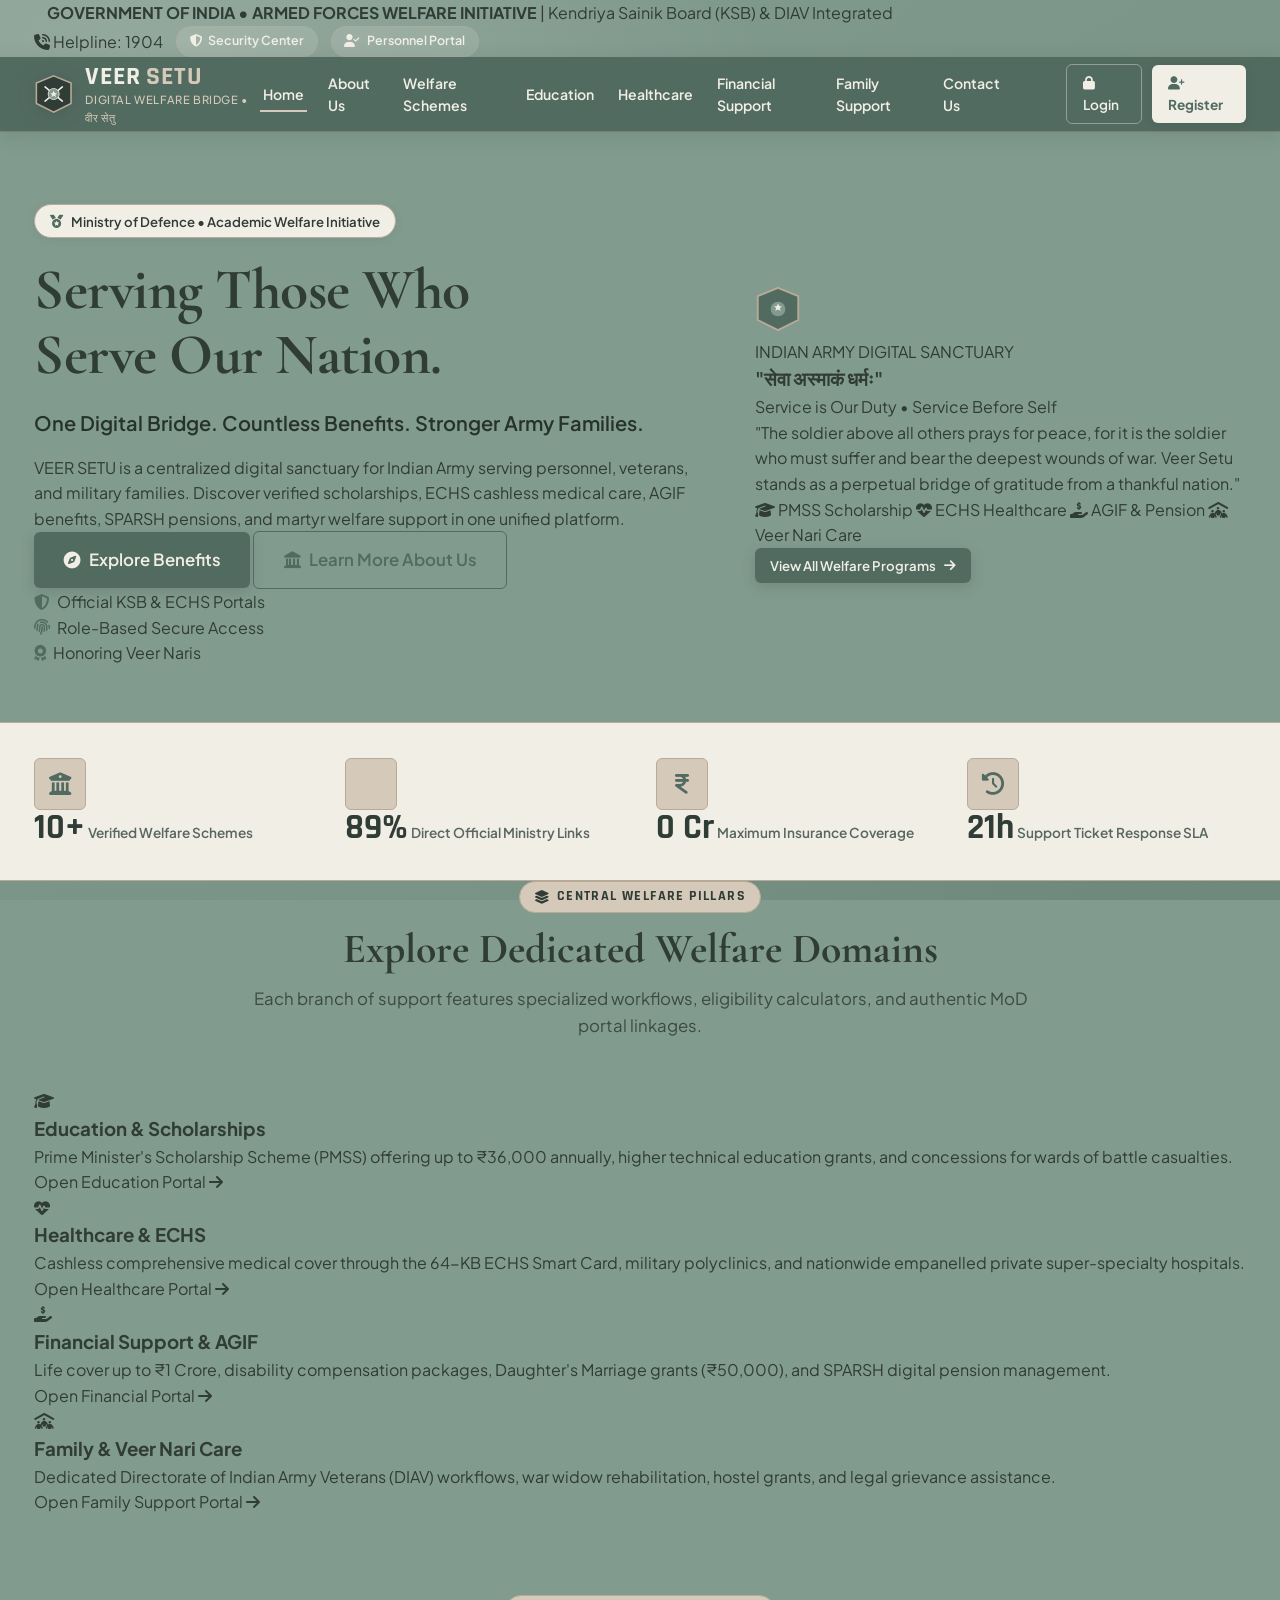
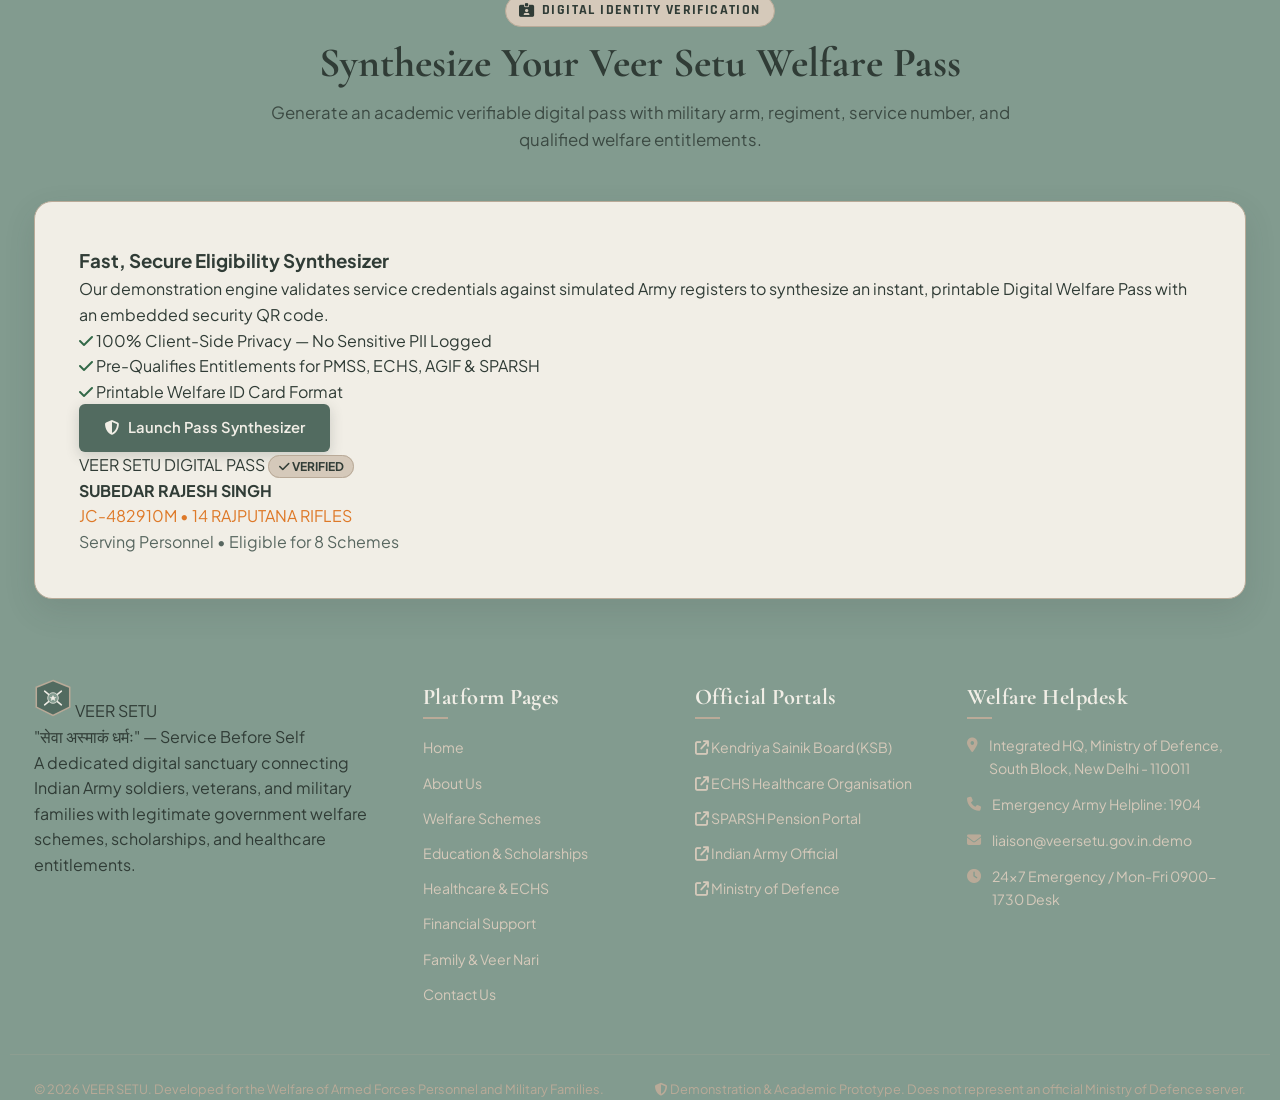
==== index.html @ 57cc898f "first commit" ====
<!DOCTYPE html>
<html lang="en">
<head>
  <meta charset="UTF-8">
  <meta name="viewport" content="width=device-width, initial-scale=1.0">
  <meta name="description" content="VEER SETU - A Digital Welfare & Support Platform for Indian Army Personnel and Their Families. Access government welfare schemes, scholarships, healthcare, and pensions.">
  <title>VEER SETU 🇮🇳 | Digital Welfare & Support Platform for Indian Army Personnel</title>

  <!-- Favicon -->
  <link rel="icon" type="image/svg+xml" href="assets/icons/favicon.svg">

  <!-- Google Fonts: Cormorant Garamond, Plus Jakarta Sans, Rajdhani -->
  <link rel="preconnect" href="https://fonts.googleapis.com">
  <link rel="preconnect" href="https://fonts.gstatic.com" crossorigin>
  <link href="https://fonts.googleapis.com/css2?family=Cormorant+Garamond:ital,wght@0,500;0,600;0,700;1,600&family=Plus+Jakarta+Sans:wght@400;500;600;700&family=Rajdhani:wght@600;700&display=swap" rel="stylesheet">

  <!-- Font Awesome 6 Pro Icons -->
  <link rel="stylesheet" href="https://cdnjs.cloudflare.com/ajax/libs/font-awesome/6.5.1/css/all.min.css">

  <!-- Core & Page Stylesheets -->
  <link rel="stylesheet" href="css/style.css">
  <link rel="stylesheet" href="css/transitions.css">
  <link rel="stylesheet" href="css/pages.css">
  <link rel="stylesheet" href="css/responsive.css">
</head>
<body class="theme-classic">

  <!-- ====================================================
       1. TOP NOTICE STRIP & QUICK ACTIONS
       ==================================================== -->
  <aside class="top-bar" aria-label="Official Notice Bar">
    <div class="container top-bar-container">
      <div class="top-bar-left">
        <span class="tricolor-badge" aria-hidden="true">
          <span class="bar-saffron"></span>
          <span class="bar-white"></span>
          <span class="bar-green"></span>
        </span>
        <span class="top-bar-text">
          <strong>GOVERNMENT OF INDIA • ARMED FORCES WELFARE INITIATIVE</strong> | Kendriya Sainik Board (KSB) & DIAV Integrated
        </span>
      </div>
      <div class="top-bar-right">
        <a href="tel:1904" class="top-bar-link" title="Emergency Army Welfare Helpline">
          <i class="fa-solid fa-phone-volume"></i> Helpline: 1904
        </a>
        <a href="admin-dashboard.html" class="auth-nav-pill" title="Security Command Center">
          <i class="fa-solid fa-shield-halved"></i> Security Center
        </a>
        <a href="login.html" class="auth-nav-pill">
          <i class="fa-solid fa-user-check"></i> Personnel Portal
        </a>
      </div>
    </div>
  </aside>

  <!-- ====================================================
       2. UNIFIED NAVIGATION BAR (Forest Grey #526B60)
       ==================================================== -->
  <header class="main-nav" id="main-navbar">
    <div class="container nav-container">
      
      <!-- Brand Logo & Motto -->
      <a href="index.html" class="nav-brand" aria-label="Veer Setu Home" data-transition="curtain">
        <svg class="brand-emblem-svg" viewBox="0 0 100 100" fill="none" xmlns="http://www.w3.org/2000/svg">
          <polygon points="50,4 94,22 94,74 50,96 6,74 6,22" fill="#303C36" stroke="#B9AA98" stroke-width="4"/>
          <path d="M28,32 L72,68 M72,32 L28,68" stroke="#F1EEE6" stroke-width="4" stroke-linecap="round"/>
          <circle cx="50" cy="50" r="14" fill="#829B8F" stroke="#F1EEE6" stroke-width="2"/>
          <polygon points="50,42 53,48 59,48 54,52 56,58 50,54 44,58 46,52 41,48 47,48" fill="#F1EEE6"/>
        </svg>
        <div class="brand-text">
          <span class="brand-name">VEER <span class="setu">SETU</span></span>
          <span class="brand-tagline">DIGITAL WELFARE BRIDGE • वीर सेतु</span>
        </div>
      </a>

      <!-- Desktop & Mobile Navigation Menu -->
      <nav class="nav-menu" id="nav-menu" aria-label="Main Navigation">
        <a href="index.html" class="nav-link active" data-transition="curtain">Home</a>
        <a href="about.html" class="nav-link" data-transition="curtain">About Us</a>
        <a href="schemes.html" class="nav-link" data-transition="reveal">Welfare Schemes</a>
        <a href="education.html" class="nav-link" data-transition="reveal">Education</a>
        <a href="healthcare.html" class="nav-link" data-transition="military">Healthcare</a>
        <a href="financial.html" class="nav-link" data-transition="curtain">Financial Support</a>
        <a href="family.html" class="nav-link" data-transition="military">Family Support</a>
        <a href="contact.html" class="nav-link" data-transition="reveal">Contact Us</a>
      </nav>

      <!-- Nav Action CTAs: Login & Register -->
      <div class="nav-actions">
        <a href="login.html" class="btn-nav-login" data-transition="military">
          <i class="fa-solid fa-lock"></i> Login
        </a>
        <a href="register.html" class="btn-nav-register" data-transition="curtain">
          <i class="fa-solid fa-user-plus"></i> Register
        </a>
        <button class="mobile-toggle" id="mobile-menu-toggle" aria-label="Toggle Navigation Menu">
          <i class="fa-solid fa-bars"></i>
        </button>
      </div>

    </div>
  </header>

  <main>
    <!-- ====================================================
         3. HERO SECTION - SERVING THOSE WHO SERVE OUR NATION
         ==================================================== -->
    <section class="hero-section" id="hero">
      <div class="container hero-grid">
        
        <!-- Hero Left Column -->
        <div class="hero-content-col vs-animate-entry vs-entry-fade-up">
          <span class="hero-pill">
            <i class="fa-solid fa-medal"></i> Ministry of Defence • Academic Welfare Initiative
          </span>

          <h1 class="hero-title">
            Serving Those Who <br>
            Serve Our Nation.
          </h1>

          <p class="hero-subtitle">
            One Digital Bridge. Countless Benefits. Stronger Army Families.
          </p>

          <p class="hero-body-text">
            VEER SETU is a centralized digital sanctuary for Indian Army serving personnel, veterans, and military families. Discover verified scholarships, ECHS cashless medical care, AGIF benefits, SPARSH pensions, and martyr welfare support in one unified platform.
          </p>

          <!-- Primary CTAs -->
          <div class="hero-actions-row">
            <a href="schemes.html" class="btn btn-forest btn-lg" data-transition="reveal">
              <i class="fa-solid fa-compass"></i> Explore Benefits
            </a>
            <a href="about.html" class="btn btn-outline-forest btn-lg" data-transition="curtain">
              <i class="fa-solid fa-landmark"></i> Learn More About Us
            </a>
          </div>

          <!-- Trust Badges -->
          <div class="hero-trust-row">
            <div class="trust-item">
              <i class="fa-solid fa-shield-halved text-forest"></i>
              <span>Official KSB & ECHS Portals</span>
            </div>
            <div class="trust-item">
              <i class="fa-solid fa-fingerprint text-forest"></i>
              <span>Role-Based Secure Access</span>
            </div>
            <div class="trust-item">
              <i class="fa-solid fa-award text-forest"></i>
              <span>Honoring Veer Naris</span>
            </div>
          </div>
        </div>

        <!-- Hero Right Column: Motivational Shield Card -->
        <div class="hero-visual-col vs-animate-entry vs-entry-zoom vs-delay-2">
          <div class="hero-card-featured">
            
            <div class="featured-card-header">
              <div class="card-crest">
                <svg viewBox="0 0 100 100" width="46" height="46">
                  <polygon points="50,4 94,22 94,74 50,96 6,74 6,22" fill="#526B60" stroke="#B9AA98" stroke-width="4"/>
                  <circle cx="50" cy="50" r="16" fill="#829B8F"/>
                  <polygon points="50,38 53,44 59,44 54,48 56,54 50,51 44,54 46,48 41,44 47,44" fill="#F1EEE6"/>
                </svg>
              </div>
              <div class="crest-details">
                <span class="card-kicker">INDIAN ARMY DIGITAL SANCTUARY</span>
                <h3 class="card-lead">"सेवा अस्माकं धर्मः"</h3>
                <span class="card-sub">Service is Our Duty • Service Before Self</span>
              </div>
            </div>

            <p class="featured-quote">
              "The soldier above all others prays for peace, for it is the soldier who must suffer and bear the deepest wounds of war. Veer Setu stands as a perpetual bridge of gratitude from a thankful nation."
            </p>

            <div class="featured-quick-links">
              <a href="education.html" class="quick-pill" data-transition="reveal">
                <i class="fa-solid fa-graduation-cap"></i> PMSS Scholarship
              </a>
              <a href="healthcare.html" class="quick-pill" data-transition="military">
                <i class="fa-solid fa-heart-pulse"></i> ECHS Healthcare
              </a>
              <a href="financial.html" class="quick-pill" data-transition="curtain">
                <i class="fa-solid fa-hand-holding-dollar"></i> AGIF & Pension
              </a>
              <a href="family.html" class="quick-pill" data-transition="military">
                <i class="fa-solid fa-people-roof"></i> Veer Nari Care
              </a>
            </div>

            <div class="featured-footer">
              <a href="schemes.html" class="btn btn-sm btn-forest" data-transition="reveal">
                View All Welfare Programs <i class="fa-solid fa-arrow-right"></i>
              </a>
            </div>

          </div>
        </div>

      </div>
    </section>

    <!-- ====================================================
         4. KEY STATISTICS STRIP
         ==================================================== -->
    <section class="stats-strip" id="stats-strip" aria-label="Key Platform Metrics">
      <div class="container">
        <div class="stats-grid">
          
          <div class="stat-card">
            <div class="stat-icon"><i class="fa-solid fa-building-columns"></i></div>
            <div class="stat-data">
              <span class="stat-counter-number" data-target="12" data-suffix="+">12+</span>
              <span class="stat-label">Verified Welfare Schemes</span>
            </div>
          </div>

          <div class="stat-card">
            <div class="stat-icon"><i class="fa-solid fa-shield-check"></i></div>
            <div class="stat-data">
              <span class="stat-counter-number" data-target="100" data-suffix="%">100%</span>
              <span class="stat-label">Direct Official Ministry Links</span>
            </div>
          </div>

          <div class="stat-card">
            <div class="stat-icon"><i class="fa-solid fa-indian-rupee-sign"></i></div>
            <div class="stat-data">
              <span class="stat-counter-number" data-target="1" data-suffix=" Cr">₹1 Cr</span>
              <span class="stat-label">Maximum Insurance Coverage</span>
            </div>
          </div>

          <div class="stat-card">
            <div class="stat-icon"><i class="fa-solid fa-clock-rotate-left"></i></div>
            <div class="stat-data">
              <span class="stat-counter-number" data-target="24" data-suffix="h">24h</span>
              <span class="stat-label">Support Ticket Response SLA</span>
            </div>
          </div>

        </div>
      </div>
    </section>

    <!-- ====================================================
         5. CORE SERVICES OVERVIEW - DEDICATED SECTIONS
         ==================================================== -->
    <section class="services-overview-section">
      <div class="container">
        
        <div class="section-header text-center">
          <span class="section-tag"><i class="fa-solid fa-layer-group"></i> Central Welfare Pillars</span>
          <h2 class="section-title">Explore Dedicated Welfare Domains</h2>
          <p class="section-desc">
            Each branch of support features specialized workflows, eligibility calculators, and authentic MoD portal linkages.
          </p>
        </div>

        <div class="overview-cards-grid">
          
          <!-- Card 1: Education -->
          <article class="service-card vs-animate-entry vs-entry-fade-up vs-delay-1">
            <div class="service-icon-box">
              <i class="fa-solid fa-graduation-cap"></i>
            </div>
            <h3 class="service-title">Education & Scholarships</h3>
            <p class="service-desc">
              Prime Minister's Scholarship Scheme (PMSS) offering up to ₹36,000 annually, higher technical education grants, and concessions for wards of battle casualties.
            </p>
            <a href="education.html" class="service-link" data-transition="reveal">
              Open Education Portal <i class="fa-solid fa-arrow-right"></i>
            </a>
          </article>

          <!-- Card 2: Healthcare -->
          <article class="service-card vs-animate-entry vs-entry-fade-up vs-delay-2">
            <div class="service-icon-box">
              <i class="fa-solid fa-heart-pulse"></i>
            </div>
            <h3 class="service-title">Healthcare & ECHS</h3>
            <p class="service-desc">
              Cashless comprehensive medical cover through the 64-KB ECHS Smart Card, military polyclinics, and nationwide empanelled private super-specialty hospitals.
            </p>
            <a href="healthcare.html" class="service-link" data-transition="military">
              Open Healthcare Portal <i class="fa-solid fa-arrow-right"></i>
            </a>
          </article>

          <!-- Card 3: Financial Support -->
          <article class="service-card vs-animate-entry vs-entry-fade-up vs-delay-3">
            <div class="service-icon-box">
              <i class="fa-solid fa-hand-holding-dollar"></i>
            </div>
            <h3 class="service-title">Financial Support & AGIF</h3>
            <p class="service-desc">
              Life cover up to ₹1 Crore, disability compensation packages, Daughter's Marriage grants (₹50,000), and SPARSH digital pension management.
            </p>
            <a href="financial.html" class="service-link" data-transition="curtain">
              Open Financial Portal <i class="fa-solid fa-arrow-right"></i>
            </a>
          </article>

          <!-- Card 4: Family Support -->
          <article class="service-card vs-animate-entry vs-entry-fade-up vs-delay-4">
            <div class="service-icon-box">
              <i class="fa-solid fa-people-roof"></i>
            </div>
            <h3 class="service-title">Family & Veer Nari Care</h3>
            <p class="service-desc">
              Dedicated Directorate of Indian Army Veterans (DIAV) workflows, war widow rehabilitation, hostel grants, and legal grievance assistance.
            </p>
            <a href="family.html" class="service-link" data-transition="military">
              Open Family Support Portal <i class="fa-solid fa-arrow-right"></i>
            </a>
          </article>

        </div>

      </div>
    </section>

    <!-- ====================================================
         6. DIGITAL WELFARE PASS GENERATOR PREVIEW
         ==================================================== -->
    <section class="verification-section" id="verify-preview">
      <div class="container">
        
        <div class="section-header text-center">
          <span class="section-tag"><i class="fa-solid fa-id-card-clip"></i> Digital Identity Verification</span>
          <h2 class="section-title">Synthesize Your Veer Setu Welfare Pass</h2>
          <p class="section-desc">
            Generate an academic verifiable digital pass with military arm, regiment, service number, and qualified welfare entitlements.
          </p>
        </div>

        <div class="verification-card-box">
          <div class="verification-intro-flex">
            <div class="intro-left">
              <h3>Fast, Secure Eligibility Synthesizer</h3>
              <p>
                Our demonstration engine validates service credentials against simulated Army registers to synthesize an instant, printable Digital Welfare Pass with an embedded security QR code.
              </p>
              <ul class="checklist-items">
                <li><i class="fa-solid fa-check text-green"></i> 100% Client-Side Privacy — No Sensitive PII Logged</li>
                <li><i class="fa-solid fa-check text-green"></i> Pre-Qualifies Entitlements for PMSS, ECHS, AGIF & SPARSH</li>
                <li><i class="fa-solid fa-check text-green"></i> Printable Welfare ID Card Format</li>
              </ul>
              <div class="mt-4">
                <a href="schemes.html#verify-pass" class="btn btn-forest" data-transition="reveal">
                  <i class="fa-solid fa-shield-halved"></i> Launch Pass Synthesizer
                </a>
              </div>
            </div>
            <div class="intro-right">
              <div class="mini-pass-preview">
                <div class="mini-header">
                  <span>VEER SETU DIGITAL PASS</span>
                  <span class="badge-verified"><i class="fa-solid fa-check"></i> VERIFIED</span>
                </div>
                <div class="mini-body">
                  <strong>SUBEDAR RAJESH SINGH</strong>
                  <p class="text-saffron">JC-482910M • 14 RAJPUTANA RIFLES</p>
                  <p class="text-muted">Serving Personnel • Eligible for 8 Schemes</p>
                </div>
              </div>
            </div>
          </div>
        </div>

      </div>
    </section>

  </main>

  <!-- ====================================================
       7. GLOBAL FOOTER (Deep Charcoal Green #303C36)
       ==================================================== -->
  <footer class="main-footer">
    <div class="container footer-grid">
      
      <!-- Footer Col 1: About Platform -->
      <div class="footer-col footer-brand-col">
        <div class="footer-brand">
          <svg viewBox="0 0 100 100" width="38" height="38" fill="none">
            <polygon points="50,4 94,22 94,74 50,96 6,74 6,22" fill="#526B60" stroke="#B9AA98" stroke-width="4"/>
            <path d="M28,32 L72,68 M72,32 L28,68" stroke="#F1EEE6" stroke-width="4" stroke-linecap="round"/>
            <circle cx="50" cy="50" r="14" fill="#829B8F" stroke="#F1EEE6" stroke-width="2"/>
            <polygon points="50,42 53,48 59,48 54,52 56,58 50,54 44,58 46,52 41,48 47,48" fill="#F1EEE6"/>
          </svg>
          <span class="footer-brand-title">VEER <span class="setu">SETU</span></span>
        </div>
        <p class="footer-motto-sanskrit">"सेवा अस्माकं धर्मः" — Service Before Self</p>
        <p class="footer-desc">
          A dedicated digital sanctuary connecting Indian Army soldiers, veterans, and military families with legitimate government welfare schemes, scholarships, and healthcare entitlements.
        </p>
        <div class="footer-tricolor-accent">
          <span class="accent-saffron"></span>
          <span class="accent-white"></span>
          <span class="accent-green"></span>
        </div>
      </div>

      <!-- Footer Col 2: Navigation Links -->
      <div class="footer-col">
        <h4 class="footer-heading">Platform Pages</h4>
        <ul class="footer-links">
          <li><a href="index.html" data-transition="curtain">Home</a></li>
          <li><a href="about.html" data-transition="curtain">About Us</a></li>
          <li><a href="schemes.html" data-transition="reveal">Welfare Schemes</a></li>
          <li><a href="education.html" data-transition="reveal">Education & Scholarships</a></li>
          <li><a href="healthcare.html" data-transition="military">Healthcare & ECHS</a></li>
          <li><a href="financial.html" data-transition="curtain">Financial Support</a></li>
          <li><a href="family.html" data-transition="military">Family & Veer Nari</a></li>
          <li><a href="contact.html" data-transition="reveal">Contact Us</a></li>
        </ul>
      </div>

      <!-- Footer Col 3: Official Portals -->
      <div class="footer-col">
        <h4 class="footer-heading">Official Portals</h4>
        <ul class="footer-links">
          <li><a href="https://ksb.gov.in" target="_blank" rel="noopener noreferrer"><i class="fa-solid fa-arrow-up-right-from-square"></i> Kendriya Sainik Board (KSB)</a></li>
          <li><a href="https://echs.gov.in" target="_blank" rel="noopener noreferrer"><i class="fa-solid fa-arrow-up-right-from-square"></i> ECHS Healthcare Organisation</a></li>
          <li><a href="https://sparsh.defencepension.gov.in" target="_blank" rel="noopener noreferrer"><i class="fa-solid fa-arrow-up-right-from-square"></i> SPARSH Pension Portal</a></li>
          <li><a href="https://indianarmy.nic.in" target="_blank" rel="noopener noreferrer"><i class="fa-solid fa-arrow-up-right-from-square"></i> Indian Army Official</a></li>
          <li><a href="https://mod.gov.in" target="_blank" rel="noopener noreferrer"><i class="fa-solid fa-arrow-up-right-from-square"></i> Ministry of Defence</a></li>
        </ul>
      </div>

      <!-- Footer Col 4: Liaison Support -->
      <div class="footer-col">
        <h4 class="footer-heading">Welfare Helpdesk</h4>
        <ul class="footer-contact-list">
          <li><i class="fa-solid fa-location-dot"></i> Integrated HQ, Ministry of Defence, South Block, New Delhi - 110011</li>
          <li><i class="fa-solid fa-phone"></i> Emergency Army Helpline: 1904</li>
          <li><i class="fa-solid fa-envelope"></i> liaison@veersetu.gov.in.demo</li>
          <li><i class="fa-solid fa-clock"></i> 24x7 Emergency / Mon-Fri 0900-1730 Desk</li>
        </ul>
      </div>

    </div>

    <!-- Bottom Copyright -->
    <div class="container footer-bottom-bar">
      <p class="footer-copyright">
        © 2026 VEER SETU. Developed for the Welfare of Armed Forces Personnel and Military Families.
      </p>
      <p class="footer-disclaimer-note">
        <i class="fa-solid fa-shield-halved"></i> Demonstration & Academic Prototype. Does not represent an official Ministry of Defence server.
      </p>
    </div>
  </footer>

  <!-- JavaScript Modules -->
  <script src="js/navigation.js"></script>
  <script src="js/transitions.js"></script>
  <script src="js/animations.js"></script>
  <script src="js/script.js"></script>
</body>
</html>
---- css/style.css ----
/* ====================================================
   VEER SETU 🇮🇳 - Complete Classic Theme Stylesheet
   Design Paradigm: Natural, Calm, Luxurious & Timeless
   Exact Official Colour Palette:
   - Sage Green: #829B8F (Main Website Background)
   - Forest Grey: #526B60 (Navigation Bar, Buttons, Accents)
   - Warm Ivory: #F1EEE6 (Content Cards & Modal Canvas)
   - Warm Beige: #B9AA98 (Borders, Dividers, Neutral Lines)
   - Soft Sand: #D5C9BA (Input Fields, Badges, Secondary Pills)
   - Deep Charcoal Green: #303C36 (Headings, Text, Footer, Hovers)
   ==================================================== */

@import url('https://fonts.googleapis.com/css2?family=Cormorant+Garamond:ital,wght@0,500;0,600;0,700;1,500;1,600&family=Plus+Jakarta+Sans:wght@300;400;500;600;700;800&family=Rajdhani:wght@500;600;700;800&display=swap');

/* --- Root Design Tokens --- */
:root {
  --sage-green: #829B8F;
  --forest-grey: #526B60;
  --warm-ivory: #F1EEE6;
  --warm-beige: #B9AA98;
  --soft-sand: #D5C9BA;
  --deep-charcoal: #303C36;

  /* Semantic Theme Mappings */
  --bg-primary: var(--sage-green);
  --bg-nav: var(--forest-grey);
  --bg-card: var(--warm-ivory);
  --bg-card-hover: #F8F6F2;
  --bg-card-inner: #EAE4D9;
  --bg-input: var(--soft-sand);
  --bg-input-focus: #DDD4C7;
  --bg-footer: var(--deep-charcoal);

  --text-primary: var(--deep-charcoal);
  --text-muted: #586760;
  --text-light: #7E8D86;
  --text-ivory: var(--warm-ivory);

  --border-color: var(--warm-beige);
  --border-subtle: rgba(185, 170, 152, 0.45);
  --border-focus: var(--forest-grey);

  /* Subtle National Accents (Refined & Classic, Non-Neon) */
  --saffron-subtle: #DE7928;
  --green-subtle: #316847;

  /* Elevation Shadows (Soft, Natural, Matte) */
  --shadow-sm: 0 2px 8px rgba(48, 60, 54, 0.08);
  --shadow-md: 0 8px 24px rgba(48, 60, 54, 0.12);
  --shadow-lg: 0 18px 40px rgba(48, 60, 54, 0.16);
  --shadow-card: 0 12px 32px rgba(48, 60, 54, 0.12);

  /* Typography */
  --font-serif: 'Cormorant Garamond', Georgia, serif;
  --font-sans: 'Plus Jakarta Sans', -apple-system, BlinkMacSystemFont, sans-serif;
  --font-military: 'Rajdhani', sans-serif;

  /* Radii */
  --radius-sm: 6px;
  --radius-md: 12px;
  --radius-lg: 18px;
  --radius-pill: 9999px;

  /* Transitions */
  --transition-fast: 0.2s cubic-bezier(0.4, 0, 0.2, 1);
  --transition-normal: 0.3s cubic-bezier(0.4, 0, 0.2, 1);
}

/* --- Base & Reset --- */
*, *::before, *::after {
  box-sizing: border-box;
  margin: 0;
  padding: 0;
}

html {
  scroll-behavior: smooth;
  font-size: 16px;
}

body {
  font-family: var(--font-sans);
  background-color: var(--sage-green);
  color: var(--text-primary);
  line-height: 1.6;
  overflow-x: hidden;
  /* Natural linen depth */
  background-image: 
    radial-gradient(circle at 10% 10%, rgba(241, 238, 230, 0.18) 0%, transparent 45%),
    radial-gradient(circle at 90% 85%, rgba(82, 107, 96, 0.25) 0%, transparent 50%),
    linear-gradient(150deg, #829B8F 0%, #769084 100%);
  background-attachment: fixed;
}

a {
  color: inherit;
  text-decoration: none;
  transition: var(--transition-fast);
}

button {
  font-family: inherit;
  cursor: pointer;
  border: none;
  background: none;
  transition: var(--transition-fast);
}

img {
  max-width: 100%;
  height: auto;
  display: block;
}

ul {
  list-style: none;
}

.container {
  width: 100%;
  max-width: 1260px;
  margin: 0 auto;
  padding: 0 1.5rem;
}

.hidden {
  display: none !important;
}

/* Utility Colors */
.text-forest { color: var(--forest-grey) !important; }
.text-charcoal { color: var(--deep-charcoal) !important; }
.text-saffron { color: var(--saffron-subtle) !important; }
.text-green { color: var(--green-subtle) !important; }
.text-muted { color: var(--text-muted) !important; }
.mt-3 { margin-top: 1rem; }

/* Subtle National Line Accent */
.national-accent-strip {
  height: 3px;
  width: 100%;
  background: linear-gradient(90deg, 
    var(--saffron-subtle) 0%, 
    var(--saffron-subtle) 33.3%, 
    var(--warm-ivory) 33.3%, 
    var(--warm-ivory) 66.6%, 
    var(--green-subtle) 66.6%, 
    var(--green-subtle) 100%
  );
  position: relative;
  z-index: 1001;
}

/* ====================================================
   TOP HELPLINE BAR (Forest Grey Darker Shade)
   ==================================================== */
.top-helpline-bar {
  background-color: #42574E;
  border-bottom: 1px solid rgba(185, 170, 152, 0.3);
  font-size: 0.825rem;
  padding: 0.45rem 0;
  color: var(--warm-ivory);
}

.top-bar-inner {
  display: flex;
  justify-content: space-between;
  align-items: center;
  gap: 1rem;
}

.top-bar-left {
  display: flex;
  align-items: center;
  gap: 0.8rem;
  overflow: hidden;
  white-space: nowrap;
}

.helpline-badge {
  background: var(--soft-sand);
  color: var(--deep-charcoal);
  font-weight: 700;
  font-size: 0.72rem;
  padding: 0.2rem 0.6rem;
  border-radius: var(--radius-sm);
  display: inline-flex;
  align-items: center;
  gap: 0.35rem;
  text-transform: uppercase;
  letter-spacing: 0.5px;
}

.ticker-strip {
  display: flex;
  gap: 1.5rem;
  font-size: 0.8rem;
}

.ticker-item {
  display: inline-flex;
  align-items: center;
  gap: 0.4rem;
}

.ticker-tel {
  color: var(--warm-ivory);
  font-weight: 600;
}

.ticker-tel:hover {
  color: var(--soft-sand);
  text-decoration: underline;
}

.top-bar-right {
  display: flex;
  align-items: center;
  gap: 0.8rem;
  flex-shrink: 0;
}

.auth-nav-pill {
  background: rgba(241, 238, 230, 0.15);
  border: 1px solid rgba(185, 170, 152, 0.4);
  color: var(--warm-ivory);
  font-size: 0.78rem;
  font-weight: 600;
  padding: 0.3rem 0.8rem;
  border-radius: var(--radius-pill);
  display: inline-flex;
  align-items: center;
  gap: 0.4rem;
}

.auth-nav-pill:hover {
  background: var(--warm-ivory);
  color: var(--forest-grey);
}

/* ====================================================
   MAIN NAVIGATION BAR (Forest Grey #526B60)
   ==================================================== */
.main-nav {
  position: sticky;
  top: 0;
  z-index: 1000;
  background-color: var(--forest-grey);
  border-bottom: 1px solid rgba(185, 170, 152, 0.35);
  box-shadow: 0 4px 18px rgba(48, 60, 54, 0.15);
  transition: var(--transition-normal);
}

.main-nav.scrolled {
  background-color: #4A6157;
  padding-top: 0.15rem;
  padding-bottom: 0.15rem;
}

.nav-container {
  display: flex;
  justify-content: space-between;
  align-items: center;
  height: 74px;
}

/* Brand Logo */
.nav-brand {
  display: flex;
  align-items: center;
  gap: 0.75rem;
}

.brand-emblem-svg {
  width: 44px;
  height: 44px;
  filter: drop-shadow(0 2px 8px rgba(48, 60, 54, 0.25));
}

.brand-text {
  display: flex;
  flex-direction: column;
}

.brand-name {
  font-family: var(--font-military);
  font-size: 1.65rem;
  font-weight: 800;
  letter-spacing: 1px;
  color: var(--warm-ivory);
  line-height: 1.1;
  display: flex;
  align-items: center;
  gap: 0.3rem;
}

.brand-name .setu {
  color: var(--soft-sand);
}

.brand-tagline {
  font-size: 0.7rem;
  color: var(--soft-sand);
  letter-spacing: 0.6px;
  font-weight: 500;
}

/* Desktop Nav Menu */
.nav-menu {
  display: flex;
  align-items: center;
  gap: 1.1rem;
}

.nav-link {
  font-size: 0.88rem;
  font-weight: 600;
  color: var(--warm-ivory);
  position: relative;
  padding: 0.4rem 0.2rem;
  transition: var(--transition-fast);
}

.nav-link::after {
  content: '';
  position: absolute;
  bottom: 0;
  left: 0;
  width: 0%;
  height: 2px;
  background-color: var(--soft-sand);
  transition: var(--transition-fast);
}

.nav-link:hover, .nav-link.active {
  color: var(--warm-ivory);
}

.nav-link:hover::after, .nav-link.active::after {
  width: 100%;
}

.nav-actions {
  display: flex;
  align-items: center;
  gap: 0.6rem;
}

.btn-nav-login {
  background: transparent;
  border: 1px solid rgba(241, 238, 230, 0.4);
  color: var(--warm-ivory);
  padding: 0.45rem 1rem;
  border-radius: var(--radius-sm);
  font-size: 0.85rem;
  font-weight: 600;
}

.btn-nav-login:hover {
  background: var(--warm-ivory);
  color: var(--forest-grey);
}

.btn-nav-register {
  background: var(--warm-ivory);
  color: var(--forest-grey);
  padding: 0.45rem 1rem;
  border-radius: var(--radius-sm);
  font-size: 0.85rem;
  font-weight: 700;
  box-shadow: 0 2px 8px rgba(48, 60, 54, 0.15);
}

.btn-nav-register:hover {
  background: #EAE4D9;
  color: var(--deep-charcoal);
  transform: translateY(-1px);
}

.mobile-toggle {
  display: none;
  font-size: 1.4rem;
  color: var(--warm-ivory);
  padding: 0.5rem;
}

/* ====================================================
   BUTTONS (Forest Grey #526B60, Hover: Deep Charcoal Green #303C36)
   ==================================================== */
.btn {
  display: inline-flex;
  align-items: center;
  justify-content: center;
  gap: 0.5rem;
  font-weight: 600;
  font-size: 0.925rem;
  padding: 0.75rem 1.6rem;
  border-radius: var(--radius-sm);
  transition: background-color var(--transition-fast), transform var(--transition-fast), box-shadow var(--transition-fast);
  cursor: pointer;
  white-space: nowrap;
}

.btn-sm {
  font-size: 0.825rem;
  padding: 0.45rem 0.95rem;
  border-radius: var(--radius-sm);
}

.btn-lg {
  font-size: 1.05rem;
  padding: 0.9rem 1.85rem;
  border-radius: var(--radius-sm);
}

/* Primary Button: Forest Grey -> Deep Charcoal Green */
.btn-forest {
  background-color: var(--forest-grey);
  color: var(--warm-ivory);
  box-shadow: 0 4px 14px rgba(48, 60, 54, 0.2);
}

.btn-forest:hover {
  background-color: var(--deep-charcoal);
  color: var(--warm-ivory);
  transform: translateY(-2px);
  box-shadow: 0 6px 20px rgba(48, 60, 54, 0.28);
}

.btn-forest:active {
  transform: translateY(0);
}

/* Outline Light Button */
.btn-outline-ivory {
  border: 1px solid var(--warm-beige);
  color: var(--deep-charcoal);
  background-color: rgba(241, 238, 230, 0.5);
}

.btn-outline-ivory:hover {
  background-color: var(--warm-ivory);
  color: var(--deep-charcoal);
  border-color: var(--deep-charcoal);
  transform: translateY(-2px);
}

/* Outline Forest */
.btn-outline-forest {
  border: 1px solid var(--forest-grey);
  color: var(--forest-grey);
  background: transparent;
}

.btn-outline-forest:hover {
  background-color: var(--forest-grey);
  color: var(--warm-ivory);
}

/* ====================================================
   SECTION HEADERS
   ==================================================== */
.section-header {
  text-align: center;
  max-width: 780px;
  margin: 0 auto 3rem auto;
}

.section-tag {
  display: inline-flex;
  align-items: center;
  gap: 0.4rem;
  font-family: var(--font-military);
  font-size: 0.85rem;
  font-weight: 700;
  text-transform: uppercase;
  letter-spacing: 1.4px;
  color: var(--deep-charcoal);
  background: var(--soft-sand);
  padding: 0.25rem 0.85rem;
  border-radius: var(--radius-pill);
  border: 1px solid var(--warm-beige);
  margin-bottom: 0.75rem;
}

.section-title {
  font-family: var(--font-serif);
  font-size: 2.6rem;
  font-weight: 700;
  line-height: 1.18;
  color: var(--deep-charcoal);
  margin-bottom: 0.75rem;
}

.section-desc {
  font-size: 1.05rem;
  color: var(--deep-charcoal);
  opacity: 0.85;
}

/* ====================================================
   HERO SECTION (Warm Ivory Canvas on Sage Green)
   ==================================================== */
.hero-section {
  position: relative;
  padding: 4.5rem 0 3.5rem 0;
  background-color: var(--sage-green);
  border-bottom: 1px solid var(--warm-beige);
}

.hero-grid {
  display: grid;
  grid-template-columns: 1.15fr 0.85fr;
  align-items: center;
  gap: 3.5rem;
}

.hero-pill {
  display: inline-flex;
  align-items: center;
  gap: 0.5rem;
  background: var(--warm-ivory);
  border: 1px solid var(--warm-beige);
  padding: 0.35rem 0.95rem;
  border-radius: var(--radius-pill);
  font-size: 0.825rem;
  color: var(--deep-charcoal);
  font-weight: 600;
  box-shadow: var(--shadow-sm);
  margin-bottom: 1.25rem;
}

.hero-pill i {
  color: var(--forest-grey);
}

.hero-title {
  font-family: var(--font-serif);
  font-size: 3.6rem;
  font-weight: 700;
  line-height: 1.12;
  color: var(--deep-charcoal);
  margin-bottom: 1.2rem;
  letter-spacing: -0.5px;
}

.hero-subtitle {
  font-size: 1.25rem;
  font-weight: 600;
  color: #26332D;
  margin-bottom: 1rem;
}

.hero-text {
  font-size: 1.02rem;
  color: var(--deep-charcoal);
  line-height: 1.65;
  margin-bottom: 2.2rem;
  max-width: 580px;
  opacity: 0.9;
}

.hero-actions {
  display: flex;
  flex-wrap: wrap;
  gap: 1rem;
  margin-bottom: 2.5rem;
}

.hero-trust-ribbon {
  display: flex;
  flex-wrap: wrap;
  align-items: center;
  gap: 1.5rem;
  padding-top: 1.5rem;
  border-top: 1px solid rgba(185, 170, 152, 0.4);
  font-size: 0.85rem;
  color: var(--deep-charcoal);
  font-weight: 600;
}

.trust-item {
  display: flex;
  align-items: center;
  gap: 0.45rem;
}

.trust-item i {
  color: var(--forest-grey);
}

/* Hero Right: Warm Ivory Visual Card */
.hero-visual-card {
  background-color: var(--warm-ivory);
  border: 1px solid var(--warm-beige);
  border-radius: var(--radius-lg);
  padding: 2.25rem;
  box-shadow: var(--shadow-card);
  position: relative;
}

.hero-visual-header {
  display: flex;
  align-items: center;
  justify-content: space-between;
  border-bottom: 1px solid var(--warm-beige);
  padding-bottom: 1rem;
  margin-bottom: 1.5rem;
}

.radar-status {
  display: flex;
  align-items: center;
  gap: 0.5rem;
  font-size: 0.78rem;
  font-family: var(--font-military);
  letter-spacing: 1px;
  font-weight: 700;
  color: var(--deep-charcoal);
}

.radar-ping {
  width: 9px;
  height: 9px;
  background-color: var(--green-subtle);
  border-radius: 50%;
  box-shadow: 0 0 6px var(--green-subtle);
}

.badge-verified {
  background: var(--soft-sand);
  color: var(--deep-charcoal);
  font-size: 0.75rem;
  font-weight: 700;
  padding: 0.2rem 0.6rem;
  border-radius: var(--radius-pill);
  border: 1px solid var(--warm-beige);
}

.army-crest-art {
  display: flex;
  justify-content: center;
  margin-bottom: 1.5rem;
}

.crest-svg {
  width: 105px;
  height: 105px;
  filter: drop-shadow(0 4px 12px rgba(48, 60, 54, 0.15));
}

.visual-data-grid {
  display: grid;
  grid-template-columns: repeat(2, 1fr);
  gap: 1rem;
  margin-bottom: 1.5rem;
}

.data-cell {
  background: var(--soft-sand);
  border: 1px solid var(--warm-beige);
  border-radius: var(--radius-sm);
  padding: 0.75rem;
}

.data-cell label {
  display: block;
  font-size: 0.72rem;
  color: var(--text-muted);
  text-transform: uppercase;
  letter-spacing: 0.5px;
  font-weight: 600;
}

.data-cell strong {
  font-size: 0.95rem;
  color: var(--deep-charcoal);
  font-weight: 700;
}

/* Quick Scheme Finder Mini Widget */
.hero-quick-widget {
  background: #EAE4D9;
  border: 1px dashed var(--warm-beige);
  border-radius: var(--radius-md);
  padding: 1.1rem;
}

.widget-label {
  display: block;
  font-size: 0.8rem;
  font-weight: 700;
  text-transform: uppercase;
  color: var(--deep-charcoal);
  margin-bottom: 0.5rem;
  letter-spacing: 0.5px;
}

.widget-inputs {
  display: flex;
  flex-direction: column;
  gap: 0.65rem;
}

.classic-form-select, .classic-form-input {
  width: 100%;
  background: var(--soft-sand);
  border: 1px solid var(--warm-beige);
  color: var(--deep-charcoal);
  padding: 0.65rem 0.85rem;
  border-radius: var(--radius-sm);
  font-size: 0.875rem;
  outline: none;
  font-family: var(--font-sans);
  transition: var(--transition-fast);
}

.classic-form-select:focus, .classic-form-input:focus {
  background: #DDD4C7;
  border-color: var(--forest-grey);
}

/* ====================================================
   STATS COUNTERS STRIP
   ==================================================== */
.stats-strip {
  background-color: var(--warm-ivory);
  border-bottom: 1px solid var(--warm-beige);
  padding: 2.2rem 0;
}

.stats-grid {
  display: grid;
  grid-template-columns: repeat(4, 1fr);
  gap: 2rem;
}

.stat-item {
  display: flex;
  align-items: center;
  gap: 1rem;
  border-right: 1px solid var(--warm-beige);
  padding-right: 1.5rem;
}

.stat-item:last-child {
  border-right: none;
}

.stat-icon {
  width: 52px;
  height: 52px;
  border-radius: var(--radius-sm);
  background: var(--soft-sand);
  border: 1px solid var(--warm-beige);
  display: flex;
  align-items: center;
  justify-content: center;
  font-size: 1.4rem;
  color: var(--forest-grey);
  flex-shrink: 0;
}

.stat-content {
  display: flex;
  flex-direction: column;
}

.stat-counter-number {
  font-family: var(--font-military);
  font-size: 2.2rem;
  font-weight: 800;
  line-height: 1;
  color: var(--deep-charcoal);
}

.stat-label {
  font-size: 0.85rem;
  color: var(--text-muted);
  font-weight: 600;
  margin-top: 0.2rem;
}

/* ====================================================
   ABOUT VEER SETU SECTION
   ==================================================== */
.about-section {
  padding: 5rem 0;
  background-color: var(--sage-green);
}

.about-grid {
  display: grid;
  grid-template-columns: 1fr 1fr;
  align-items: center;
  gap: 3.5rem;
}

.about-lead {
  font-size: 1.18rem;
  font-weight: 600;
  color: var(--deep-charcoal);
  margin-bottom: 1rem;
  line-height: 1.5;
}

.about-body p {
  color: var(--deep-charcoal);
  opacity: 0.9;
  margin-bottom: 1rem;
}

.pillars-grid {
  display: grid;
  grid-template-columns: repeat(2, 1fr);
  gap: 1.25rem;
  margin-top: 2rem;
}

.pillar-card {
  background: var(--warm-ivory);
  border: 1px solid var(--warm-beige);
  border-radius: var(--radius-md);
  padding: 1.35rem;
  box-shadow: var(--shadow-sm);
  transition: transform var(--transition-fast);
}

.pillar-card:hover {
  transform: translateY(-3px);
  box-shadow: var(--shadow-md);
}

.pillar-icon {
  width: 42px;
  height: 42px;
  border-radius: var(--radius-sm);
  background: var(--soft-sand);
  color: var(--forest-grey);
  display: flex;
  align-items: center;
  justify-content: center;
  font-size: 1.25rem;
  margin-bottom: 0.75rem;
}

.pillar-title {
  font-family: var(--font-serif);
  font-size: 1.35rem;
  font-weight: 700;
  color: var(--deep-charcoal);
  margin-bottom: 0.3rem;
}

.pillar-desc {
  font-size: 0.85rem;
  color: var(--text-muted);
  line-height: 1.5;
}

/* Sanskrit Military Motto Card */
.motto-banner-card {
  background: var(--warm-ivory);
  border: 1px solid var(--warm-beige);
  border-radius: var(--radius-lg);
  padding: 2.75rem 2.25rem;
  box-shadow: var(--shadow-card);
  text-align: center;
  position: relative;
}

.sanskrit-motto {
  font-family: var(--font-serif);
  font-size: 2.35rem;
  font-weight: 700;
  color: var(--deep-charcoal);
  margin-bottom: 0.4rem;
  letter-spacing: 1px;
}

.motto-english {
  font-size: 1.05rem;
  font-weight: 600;
  color: var(--forest-grey);
  margin-bottom: 1.5rem;
}

.motto-desc {
  font-size: 0.95rem;
  color: var(--deep-charcoal);
  line-height: 1.65;
  opacity: 0.9;
}

.motto-seal {
  margin-top: 1.5rem;
  display: inline-flex;
  align-items: center;
  gap: 0.5rem;
  font-family: var(--font-military);
  letter-spacing: 1px;
  font-size: 0.82rem;
  font-weight: 700;
  color: var(--forest-grey);
  background: var(--soft-sand);
  padding: 0.45rem 1rem;
  border-radius: var(--radius-pill);
  border: 1px solid var(--warm-beige);
}

/* ====================================================
   WELFARE SERVICES & SCHEMES SECTION
   Cards: Warm Ivory #F1EEE6, Background: Sage Green
   ==================================================== */
.welfare-section {
  padding: 5rem 0;
  background-color: var(--sage-green);
  border-top: 1px solid var(--warm-beige);
  border-bottom: 1px solid var(--warm-beige);
}

/* Filter Controls Wrapper */
.schemes-filter-wrapper {
  background: var(--warm-ivory);
  border: 1px solid var(--warm-beige);
  border-radius: var(--radius-lg);
  padding: 1.5rem;
  margin-bottom: 2.5rem;
  box-shadow: var(--shadow-card);
}

.filter-search-row {
  display: flex;
  gap: 1rem;
  align-items: center;
  margin-bottom: 1.25rem;
}

.search-input-box {
  flex: 1;
  position: relative;
}

.search-input-box i {
  position: absolute;
  left: 1rem;
  top: 50%;
  transform: translateY(-50%);
  color: var(--forest-grey);
}

.search-input-box input {
  width: 100%;
  background: var(--soft-sand);
  border: 1px solid var(--warm-beige);
  color: var(--deep-charcoal);
  padding: 0.75rem 1rem 0.75rem 2.85rem;
  border-radius: var(--radius-sm);
  font-size: 0.95rem;
  outline: none;
  font-family: var(--font-sans);
  transition: var(--transition-fast);
}

.search-input-box input:focus {
  background: #DDD4C7;
  border-color: var(--forest-grey);
}

.count-indicator {
  background: var(--soft-sand);
  border: 1px solid var(--warm-beige);
  color: var(--deep-charcoal);
  font-weight: 700;
  font-size: 0.85rem;
  padding: 0.65rem 1rem;
  border-radius: var(--radius-sm);
  white-space: nowrap;
}

/* Category Filter Tabs */
.filter-tabs-row {
  display: flex;
  flex-wrap: wrap;
  gap: 0.5rem;
  margin-bottom: 1rem;
}

.category-filter-btn {
  background: var(--soft-sand);
  border: 1px solid var(--warm-beige);
  color: var(--deep-charcoal);
  padding: 0.45rem 0.95rem;
  border-radius: var(--radius-sm);
  font-size: 0.85rem;
  font-weight: 600;
  display: inline-flex;
  align-items: center;
  gap: 0.45rem;
  transition: var(--transition-fast);
}

.category-filter-btn:hover {
  background: #DDD4C7;
  border-color: var(--forest-grey);
}

.category-filter-btn.active {
  background: var(--forest-grey);
  color: var(--warm-ivory);
  border-color: var(--forest-grey);
}

/* Beneficiary Audience Filters */
.filter-audience-row {
  display: flex;
  flex-wrap: wrap;
  align-items: center;
  gap: 0.5rem;
  font-size: 0.825rem;
  padding-top: 0.75rem;
  border-top: 1px dashed var(--warm-beige);
}

.audience-label {
  color: var(--text-muted);
  font-weight: 600;
  margin-right: 0.3rem;
}

.audience-filter-btn {
  background: transparent;
  border: 1px solid var(--warm-beige);
  color: var(--deep-charcoal);
  padding: 0.25rem 0.75rem;
  border-radius: var(--radius-pill);
  font-size: 0.78rem;
  font-weight: 600;
  transition: var(--transition-fast);
}

.audience-filter-btn:hover {
  background: var(--soft-sand);
}

.audience-filter-btn.active {
  background: var(--forest-grey);
  color: var(--warm-ivory);
  border-color: var(--forest-grey);
}

/* Schemes Cards Grid (Warm Ivory Cards) */
.schemes-cards-grid {
  display: grid;
  grid-template-columns: repeat(auto-fill, minmax(360px, 1fr));
  gap: 1.75rem;
}

.scheme-card {
  background: var(--warm-ivory);
  border: 1px solid var(--warm-beige);
  border-radius: var(--radius-md);
  padding: 1.6rem;
  display: flex;
  flex-direction: column;
  box-shadow: var(--shadow-card);
  transition: transform var(--transition-fast), box-shadow var(--transition-fast);
  position: relative;
}

.scheme-card:hover {
  transform: translateY(-4px);
  box-shadow: var(--shadow-lg);
}

.scheme-card-top {
  display: flex;
  justify-content: space-between;
  align-items: center;
  margin-bottom: 1rem;
}

.scheme-icon-box {
  width: 44px;
  height: 44px;
  border-radius: var(--radius-sm);
  background: var(--soft-sand);
  color: var(--forest-grey);
  display: flex;
  align-items: center;
  justify-content: center;
  font-size: 1.3rem;
}

.scheme-badge {
  font-size: 0.72rem;
  font-weight: 700;
  text-transform: uppercase;
  padding: 0.2rem 0.65rem;
  border-radius: var(--radius-pill);
  background: var(--soft-sand);
  color: var(--deep-charcoal);
  border: 1px solid var(--warm-beige);
}

.badge-highlight {
  background: #EAE4D9;
  color: var(--deep-charcoal);
  border-color: var(--forest-grey);
}

.scheme-agency-tag {
  font-size: 0.78rem;
  color: var(--forest-grey);
  font-weight: 600;
  margin-bottom: 0.4rem;
  display: flex;
  align-items: center;
  gap: 0.4rem;
}

.scheme-card-title {
  font-family: var(--font-serif);
  font-size: 1.55rem;
  font-weight: 700;
  line-height: 1.25;
  color: var(--deep-charcoal);
  margin-bottom: 0.75rem;
}

.scheme-card-desc {
  font-size: 0.88rem;
  color: var(--deep-charcoal);
  opacity: 0.9;
  line-height: 1.55;
  margin-bottom: 1.25rem;
  flex-grow: 1;
}

.scheme-benefit-box {
  background: var(--soft-sand);
  border: 1px solid var(--warm-beige);
  border-radius: var(--radius-sm);
  padding: 0.75rem 0.9rem;
  margin-bottom: 1.25rem;
}

.benefit-label {
  display: flex;
  align-items: center;
  gap: 0.35rem;
  font-size: 0.72rem;
  color: var(--forest-grey);
  text-transform: uppercase;
  font-weight: 700;
  letter-spacing: 0.5px;
  margin-bottom: 0.15rem;
}

.benefit-amount {
  font-size: 0.98rem;
  font-weight: 700;
  color: var(--deep-charcoal);
}

.scheme-card-footer {
  display: flex;
  align-items: center;
  justify-content: space-between;
  gap: 0.5rem;
  border-top: 1px solid var(--warm-beige);
  padding-top: 1rem;
}

.target-pills {
  display: flex;
  flex-wrap: wrap;
  gap: 0.35rem;
}

.target-pill {
  font-size: 0.7rem;
  font-weight: 600;
  padding: 0.15rem 0.55rem;
  border-radius: var(--radius-sm);
  background: #EAE4D9;
  color: var(--deep-charcoal);
  border: 1px solid var(--warm-beige);
}

.btn-card-action {
  background-color: var(--forest-grey);
  color: var(--warm-ivory);
  font-size: 0.825rem;
  font-weight: 600;
  padding: 0.45rem 0.95rem;
  border-radius: var(--radius-sm);
  transition: var(--transition-fast);
}

.btn-card-action:hover {
  background-color: var(--deep-charcoal);
}

/* ====================================================
   ELIGIBILITY & VERIFICATION SECTION (Classic Pass)
   ==================================================== */
.verification-section {
  padding: 5rem 0;
  background-color: var(--sage-green);
}

.verification-card-box {
  background: var(--warm-ivory);
  border: 1px solid var(--warm-beige);
  border-radius: var(--radius-lg);
  padding: 2.75rem;
  box-shadow: var(--shadow-card);
  position: relative;
}

.verification-form-grid {
  display: grid;
  grid-template-columns: repeat(2, 1fr);
  gap: 1.5rem;
  margin-bottom: 2rem;
}

.form-group {
  display: flex;
  flex-direction: column;
  gap: 0.4rem;
}

.form-group.full-width {
  grid-column: 1 / -1;
}

.form-label {
  font-size: 0.85rem;
  font-weight: 600;
  color: var(--deep-charcoal);
  display: flex;
  align-items: center;
  gap: 0.45rem;
}

.form-hint {
  font-size: 0.75rem;
  color: var(--text-muted);
}

/* Classic File Dropzone (Soft Sand #D5C9BA) */
.file-dropzone {
  border: 2px dashed var(--warm-beige);
  background: var(--soft-sand);
  border-radius: var(--radius-md);
  padding: 2.25rem;
  text-align: center;
  cursor: pointer;
  transition: var(--transition-fast);
}

.file-dropzone:hover, .file-dropzone.dragover {
  background: #DDD4C7;
  border-color: var(--forest-grey);
}

.dropzone-icon {
  font-size: 2.4rem;
  color: var(--forest-grey);
  margin-bottom: 0.75rem;
}

.dropzone-text {
  font-size: 0.98rem;
  color: var(--deep-charcoal);
  font-weight: 700;
  margin-bottom: 0.25rem;
}

.dropzone-sub {
  font-size: 0.78rem;
  color: var(--text-muted);
}

.uploaded-pill {
  display: inline-flex;
  align-items: center;
  gap: 0.6rem;
  background: var(--warm-ivory);
  border: 1px solid var(--warm-beige);
  padding: 0.5rem 1rem;
  border-radius: var(--radius-pill);
  margin-top: 1rem;
  font-size: 0.85rem;
}

/* Digital Pass Card (Warm Ivory & Forest Grey) */
.digital-pass-card {
  background: var(--warm-ivory);
  border: 2px solid var(--forest-grey);
  border-radius: var(--radius-lg);
  padding: 2.25rem;
  box-shadow: var(--shadow-lg);
  position: relative;
  margin-bottom: 2rem;
}

.pass-header {
  display: flex;
  justify-content: space-between;
  align-items: flex-start;
  border-bottom: 1px solid var(--warm-beige);
  padding-bottom: 1.25rem;
  margin-bottom: 1.5rem;
}

.pass-motto {
  font-family: var(--font-serif);
  font-size: 1.65rem;
  font-weight: 700;
  color: var(--deep-charcoal);
  letter-spacing: 0.5px;
}

.pass-subtitle {
  font-size: 0.85rem;
  color: var(--forest-grey);
}

.status-verified-pill {
  background: #D5E5DB;
  border: 1px solid #94ACA1;
  color: #264A31;
  font-weight: 700;
  font-size: 0.8rem;
  padding: 0.35rem 0.85rem;
  border-radius: var(--radius-pill);
  display: inline-flex;
  align-items: center;
  gap: 0.4rem;
}

.pass-body {
  display: grid;
  grid-template-columns: auto 1fr auto;
  gap: 2rem;
  align-items: center;
  margin-bottom: 1.5rem;
}

.pass-avatar {
  display: flex;
  flex-direction: column;
  align-items: center;
  gap: 0.35rem;
}

.avatar-shield {
  width: 72px;
  height: 72px;
  border-radius: var(--radius-md);
  background: var(--soft-sand);
  border: 2px solid var(--forest-grey);
  display: flex;
  align-items: center;
  justify-content: center;
  font-size: 2rem;
  color: var(--forest-grey);
}

.pass-id-label {
  font-size: 0.68rem;
  color: var(--text-muted);
  text-transform: uppercase;
  font-weight: 700;
}

.pass-id-code {
  font-family: var(--font-military);
  font-size: 1rem;
  font-weight: 700;
  color: var(--deep-charcoal);
}

.pass-details-grid {
  display: grid;
  grid-template-columns: repeat(3, 1fr);
  gap: 1rem;
}

.detail-cell label {
  display: block;
  font-size: 0.72rem;
  color: var(--text-muted);
  text-transform: uppercase;
  letter-spacing: 0.5px;
  margin-bottom: 0.15rem;
}

.detail-cell strong {
  font-size: 0.95rem;
  color: var(--deep-charcoal);
}

.pass-qr-box {
  display: flex;
  flex-direction: column;
  align-items: center;
  gap: 0.4rem;
  padding: 0.6rem;
  background: var(--soft-sand);
  border: 1px solid var(--warm-beige);
  border-radius: var(--radius-sm);
}

.pass-footer {
  border-top: 1px solid var(--warm-beige);
  padding-top: 1rem;
}

.tags-row .pill {
  background: var(--soft-sand);
  border: 1px solid var(--warm-beige);
  color: var(--deep-charcoal);
  font-size: 0.75rem;
  padding: 0.2rem 0.6rem;
  border-radius: var(--radius-pill);
  font-weight: 600;
}

/* ====================================================
   LATEST UPDATES / NOTICE BOARD
   ==================================================== */
.notices-section {
  padding: 5rem 0;
  background-color: var(--sage-green);
  border-top: 1px solid var(--warm-beige);
}

.notices-controls {
  display: flex;
  justify-content: center;
  gap: 0.6rem;
  margin-bottom: 2.5rem;
}

.notice-tab-btn {
  background: var(--warm-ivory);
  border: 1px solid var(--warm-beige);
  color: var(--deep-charcoal);
  padding: 0.45rem 1rem;
  border-radius: var(--radius-pill);
  font-size: 0.85rem;
  font-weight: 600;
  transition: var(--transition-fast);
}

.notice-tab-btn:hover, .notice-tab-btn.active {
  background: var(--forest-grey);
  color: var(--warm-ivory);
  border-color: var(--forest-grey);
}

.notices-grid {
  display: grid;
  grid-template-columns: repeat(2, 1fr);
  gap: 1.5rem;
}

.notice-card {
  background: var(--warm-ivory);
  border: 1px solid var(--warm-beige);
  border-radius: var(--radius-md);
  padding: 1.6rem;
  border-left: 4px solid var(--forest-grey);
  box-shadow: var(--shadow-sm);
  transition: transform var(--transition-fast);
}

.notice-card:hover {
  transform: translateX(4px);
  box-shadow: var(--shadow-md);
}

.notice-card.urgent { border-left-color: #A34E45; }
.notice-card.primary { border-left-color: var(--forest-grey); }
.notice-card.info { border-left-color: #436B5C; }
.notice-card.accent { border-left-color: var(--green-subtle); }

.notice-meta {
  display: flex;
  justify-content: space-between;
  align-items: center;
  margin-bottom: 0.6rem;
}

.notice-badge {
  font-size: 0.72rem;
  font-weight: 700;
  text-transform: uppercase;
  padding: 0.15rem 0.6rem;
  border-radius: var(--radius-pill);
  background: var(--soft-sand);
  color: var(--deep-charcoal);
}

.notice-date {
  font-size: 0.78rem;
  color: var(--text-muted);
}

.notice-title {
  font-family: var(--font-serif);
  font-size: 1.35rem;
  font-weight: 700;
  color: var(--deep-charcoal);
  margin-bottom: 0.4rem;
}

.notice-desc {
  font-size: 0.88rem;
  color: var(--deep-charcoal);
  opacity: 0.9;
  line-height: 1.5;
}

/* ====================================================
   CONTACT & SUPPORT SECTION (FAQ + Ticket Desk)
   ==================================================== */
.contact-section {
  padding: 5rem 0;
  background-color: var(--sage-green);
  border-top: 1px solid var(--warm-beige);
}

.contact-layout-grid {
  display: grid;
  grid-template-columns: 1fr 1fr;
  gap: 3.5rem;
}

.faq-title {
  font-family: var(--font-serif);
  font-size: 1.85rem;
  font-weight: 700;
  color: var(--deep-charcoal);
  margin-bottom: 0.75rem;
}

.faq-box-wrap {
  display: flex;
  flex-direction: column;
  gap: 1rem;
}

.faq-accordion-item {
  background: var(--warm-ivory);
  border: 1px solid var(--warm-beige);
  border-radius: var(--radius-md);
  overflow: hidden;
  box-shadow: var(--shadow-sm);
  transition: var(--transition-fast);
}

.faq-header {
  padding: 1.15rem 1.35rem;
  cursor: pointer;
  display: flex;
  justify-content: space-between;
  align-items: center;
  font-weight: 600;
  font-size: 0.95rem;
  color: var(--deep-charcoal);
}

.faq-header:hover {
  color: var(--forest-grey);
}

.faq-chevron {
  font-size: 0.85rem;
  color: var(--forest-grey);
  transition: transform 0.3s ease;
}

.faq-accordion-item.active .faq-chevron {
  transform: rotate(180deg);
}

.faq-body {
  max-height: 0;
  overflow: hidden;
  transition: max-height 0.35s ease, padding 0.35s ease;
  background: var(--warm-ivory);
}

.faq-accordion-item.active .faq-body {
  max-height: 250px;
  padding: 0 1.35rem 1.25rem 1.35rem;
}

.faq-body p {
  font-size: 0.88rem;
  color: var(--deep-charcoal);
  opacity: 0.9;
  line-height: 1.55;
}

/* Support Form Card */
.support-form-card {
  background: var(--warm-ivory);
  border: 1px solid var(--warm-beige);
  border-radius: var(--radius-lg);
  padding: 2.5rem;
  box-shadow: var(--shadow-card);
}

.support-form-card h3 {
  font-family: var(--font-serif);
  font-size: 1.85rem;
  font-weight: 700;
  color: var(--deep-charcoal);
  margin-bottom: 0.4rem;
}

.support-sub {
  font-size: 0.88rem;
  color: var(--forest-grey);
  margin-bottom: 1.5rem;
}

.contact-form {
  display: flex;
  flex-direction: column;
  gap: 1.15rem;
}

textarea.classic-form-input {
  resize: vertical;
  min-height: 110px;
}

/* ====================================================
   FOOTER (Deep Charcoal Green #303C36)
   ==================================================== */
.site-footer {
  background-color: var(--deep-charcoal);
  color: var(--warm-ivory);
  border-top: 1px solid var(--warm-beige);
  padding: 4.5rem 0 1.75rem 0;
  position: relative;
}

.footer-grid {
  display: grid;
  grid-template-columns: 1.5fr 1fr 1fr 1.2fr;
  gap: 2.5rem;
  margin-bottom: 3rem;
}

.footer-col-about p {
  font-size: 0.88rem;
  color: var(--soft-sand);
  line-height: 1.65;
  margin-top: 1rem;
  margin-bottom: 1.25rem;
}

.footer-motto-tag {
  display: inline-flex;
  align-items: center;
  gap: 0.5rem;
  background: rgba(241, 238, 230, 0.1);
  border: 1px solid rgba(185, 170, 152, 0.3);
  color: var(--warm-ivory);
  padding: 0.35rem 0.85rem;
  border-radius: var(--radius-sm);
  font-size: 0.78rem;
  font-weight: 600;
}

.footer-heading {
  font-family: var(--font-serif);
  font-size: 1.4rem;
  font-weight: 700;
  color: var(--warm-ivory);
  margin-bottom: 1.2rem;
  letter-spacing: 0.5px;
  position: relative;
  display: inline-block;
}

.footer-heading::after {
  content: '';
  position: absolute;
  bottom: -4px;
  left: 0;
  width: 25px;
  height: 2px;
  background-color: var(--warm-beige);
}

.footer-links {
  display: flex;
  flex-direction: column;
  gap: 0.6rem;
}

.footer-links a {
  font-size: 0.88rem;
  color: var(--soft-sand);
  transition: var(--transition-fast);
}

.footer-links a:hover {
  color: var(--warm-ivory);
  transform: translateX(3px);
}

.footer-contact-list {
  display: flex;
  flex-direction: column;
  gap: 0.85rem;
  font-size: 0.88rem;
  color: var(--soft-sand);
}

.footer-contact-list li {
  display: flex;
  align-items: flex-start;
  gap: 0.65rem;
}

.footer-contact-list i {
  color: var(--warm-beige);
  margin-top: 0.25rem;
}

.footer-bottom-bar {
  border-top: 1px solid rgba(185, 170, 152, 0.2);
  padding-top: 1.5rem;
  display: flex;
  flex-wrap: wrap;
  justify-content: space-between;
  align-items: center;
  gap: 1rem;
  font-size: 0.8rem;
  color: var(--warm-beige);
}

.footer-disclaimer-note {
  max-width: 650px;
  line-height: 1.5;
}

/* ====================================================
   MODALS (Warm Ivory #F1EEE6 Dialogs)
   ==================================================== */
.modal-overlay {
  position: fixed;
  inset: 0;
  background: rgba(48, 60, 54, 0.65);
  backdrop-filter: blur(6px);
  -webkit-backdrop-filter: blur(6px);
  z-index: 2000;
  display: flex;
  align-items: center;
  justify-content: center;
  padding: 1.5rem;
  opacity: 0;
  visibility: hidden;
  transition: opacity 0.3s ease, visibility 0.3s ease;
}

.modal-overlay.active {
  opacity: 1;
  visibility: visible;
}

.modal-dialog {
  background: var(--warm-ivory);
  border: 1px solid var(--warm-beige);
  border-radius: var(--radius-lg);
  width: 100%;
  max-width: 760px;
  max-height: 90vh;
  overflow-y: auto;
  box-shadow: 0 20px 50px rgba(48, 60, 54, 0.3);
  position: relative;
  padding: 2.5rem;
}

.modal-close-x {
  position: absolute;
  top: 1.25rem;
  right: 1.25rem;
  font-size: 1.2rem;
  color: var(--forest-grey);
  width: 36px;
  height: 36px;
  border-radius: 50%;
  background: var(--soft-sand);
  border: 1px solid var(--warm-beige);
  display: flex;
  align-items: center;
  justify-content: center;
}

.modal-close-x:hover {
  background-color: var(--deep-charcoal);
  color: var(--warm-ivory);
}

.modal-scheme-title {
  font-family: var(--font-serif);
  font-size: 2.2rem;
  font-weight: 700;
  color: var(--deep-charcoal);
  line-height: 1.2;
  margin-bottom: 0.75rem;
}

.modal-benefit-ribbon {
  background: var(--soft-sand);
  border: 1px solid var(--warm-beige);
  border-left: 4px solid var(--forest-grey);
  padding: 0.85rem 1.1rem;
  border-radius: var(--radius-sm);
  margin-bottom: 1.5rem;
}

.ribbon-label {
  display: block;
  font-size: 0.75rem;
  color: var(--forest-grey);
  text-transform: uppercase;
  font-weight: 700;
}

.ribbon-value {
  font-size: 1.15rem;
  font-weight: 700;
  color: var(--deep-charcoal);
}

.modal-section {
  margin-bottom: 1.5rem;
}

.modal-section h4 {
  font-family: var(--font-serif);
  font-size: 1.35rem;
  font-weight: 700;
  color: var(--deep-charcoal);
  margin-bottom: 0.5rem;
}

.styled-list li {
  font-size: 0.9rem;
  color: var(--deep-charcoal);
  display: flex;
  align-items: flex-start;
  gap: 0.6rem;
  margin-bottom: 0.4rem;
}

.doc-checklist-grid {
  display: grid;
  grid-template-columns: repeat(2, 1fr);
  gap: 0.75rem;
}

.doc-item {
  background: var(--soft-sand);
  border: 1px solid var(--warm-beige);
  padding: 0.65rem 0.85rem;
  border-radius: var(--radius-sm);
  font-size: 0.825rem;
  display: flex;
  align-items: center;
  gap: 0.5rem;
  color: var(--deep-charcoal);
}

.modal-action-footer {
  display: flex;
  flex-wrap: wrap;
  gap: 0.75rem;
  border-top: 1px solid var(--warm-beige);
  padding-top: 1.5rem;
  margin-top: 1rem;
}

/* ====================================================
   RESPONSIVE DESIGN BREAKPOINTS
   ==================================================== */
@media (max-width: 1024px) {
  .hero-title { font-size: 2.85rem; }
  .stats-grid { grid-template-columns: repeat(2, 1fr); gap: 1.5rem; }
  .stat-item { border-right: none; }
  .footer-grid { grid-template-columns: repeat(2, 1fr); gap: 2rem; }
  .pass-body { grid-template-columns: 1fr; text-align: center; }
  .pass-avatar, .pass-qr-box { margin: 0 auto; }
}

@media (max-width: 768px) {
  .mobile-toggle { display: block; }

  .nav-menu {
    position: fixed;
    top: 74px;
    left: 0;
    right: 0;
    background: var(--forest-grey);
    border-bottom: 1px solid var(--warm-beige);
    flex-direction: column;
    padding: 1.5rem;
    gap: 1rem;
    transform: translateY(-120%);
    opacity: 0;
    visibility: hidden;
    transition: transform 0.3s ease, opacity 0.3s ease;
  }

  .nav-menu.open {
    transform: translateY(0);
    opacity: 1;
    visibility: visible;
  }

  .hero-grid { grid-template-columns: 1fr; }
  .about-grid { grid-template-columns: 1fr; gap: 2.5rem; }
  .contact-layout-grid { grid-template-columns: 1fr; gap: 2.5rem; }
  .notices-grid { grid-template-columns: 1fr; }
  .verification-form-grid { grid-template-columns: 1fr; }
  .pass-details-grid { grid-template-columns: 1fr; }
  .doc-checklist-grid { grid-template-columns: 1fr; }
  .top-bar-left { display: none; }
  .hero-title { font-size: 2.4rem; }
}

@media (max-width: 480px) {
  .stats-grid { grid-template-columns: 1fr; }
  .footer-grid { grid-template-columns: 1fr; }
  .filter-search-row { flex-direction: column; }
  .schemes-cards-grid { grid-template-columns: 1fr; }
}
---- css/transitions.css ----
/* ==========================================================================
   VEER SETU 🇮🇳 - CINEMATIC PAGE TRANSITIONS STYLESHEET
   Classic Palette:
   Sage Green: #829B8F | Forest Grey: #526B60 | Warm Ivory: #F1EEE6
   Warm Beige: #B9AA98 | Soft Sand: #D5C9BA  | Deep Charcoal: #303C36
   Subtle Accents: Saffron #DE7928 | Green #316847
   ========================================================================== */

/* --------------------------------------------------------------------------
   1. GLOBAL TRANSITION OVERLAY CONTAINER
-------------------------------------------------------------------------- */
.vs-page-transition-overlay {
  position: fixed;
  inset: 0;
  width: 100vw;
  height: 100vh;
  z-index: 99999;
  pointer-events: none;
  visibility: hidden;
  opacity: 0;
  overflow: hidden;
  transition: visibility 0.4s ease, opacity 0.4s ease;
}

.vs-page-transition-overlay.active {
  pointer-events: all;
  visibility: visible;
  opacity: 1;
}

/* --------------------------------------------------------------------------
   2. ANIMATION 1 & 2: CURTAIN PANELS (Split left & right)
-------------------------------------------------------------------------- */
.vs-curtain-panel {
  position: absolute;
  top: 0;
  bottom: 0;
  width: 50.5%;
  height: 100%;
  background-color: var(--forest-grey, #526B60);
  transition: transform 0.65s cubic-bezier(0.77, 0, 0.175, 1);
  will-change: transform;
}

.vs-curtain-left {
  left: 0;
  transform: translateX(-100%);
  background: linear-gradient(135deg, #526B60 0%, #3d5248 100%);
  border-right: 1px solid rgba(185, 170, 152, 0.3);
}

.vs-curtain-right {
  right: 0;
  transform: translateX(100%);
  background: linear-gradient(225deg, #526B60 0%, #303C36 100%);
  border-left: 1px solid rgba(185, 170, 152, 0.3);
}

/* Curtain Closing (Page Exit) */
.vs-page-transition-overlay.transition-curtain.closing .vs-curtain-left {
  transform: translateX(0%);
}
.vs-page-transition-overlay.transition-curtain.closing .vs-curtain-right {
  transform: translateX(0%);
}

/* Curtain Opening (Page Entrance) */
.vs-page-transition-overlay.transition-curtain.opening .vs-curtain-left {
  transform: translateX(-100%);
}
.vs-page-transition-overlay.transition-curtain.opening .vs-curtain-right {
  transform: translateX(100%);
}

/* --------------------------------------------------------------------------
   3. ANIMATION 3: FULL SAGE REVEAL WITH GEOMETRIC WIPE
-------------------------------------------------------------------------- */
.vs-reveal-wipe {
  position: absolute;
  inset: 0;
  background-color: var(--sage-green, #829B8F);
  clip-path: polygon(0 0, 100% 0, 100% 0, 0 0);
  transition: clip-path 0.65s cubic-bezier(0.65, 0, 0.35, 1);
  will-change: clip-path;
}

.vs-reveal-wipe-accent {
  position: absolute;
  inset: 0;
  background-color: var(--forest-grey, #526B60);
  clip-path: polygon(0 0, 100% 0, 100% 0, 0 0);
  transition: clip-path 0.55s cubic-bezier(0.65, 0, 0.35, 1) 0.08s;
  will-change: clip-path;
}

/* Geometric floating polygons in Sage overlay */
.vs-geometric-shapes {
  position: absolute;
  inset: 0;
  pointer-events: none;
  opacity: 0;
  transition: opacity 0.3s ease;
}

.vs-page-transition-overlay.active .vs-geometric-shapes {
  opacity: 0.25;
}

.vs-geo-polygon {
  position: absolute;
  border: 2px solid var(--warm-ivory, #F1EEE6);
  border-radius: 4px;
  animation: geoFloat 8s infinite linear;
}

.vs-geo-1 {
  width: 140px;
  height: 140px;
  top: 15%;
  left: 10%;
  transform: rotate(45deg);
  border-color: var(--warm-beige, #B9AA98);
}

.vs-geo-2 {
  width: 220px;
  height: 220px;
  bottom: 12%;
  right: 8%;
  transform: rotate(25deg);
  border-color: var(--warm-ivory, #F1EEE6);
}

.vs-geo-3 {
  width: 90px;
  height: 90px;
  top: 60%;
  left: 20%;
  transform: rotate(60deg);
  border-color: var(--saffron-subtle, #DE7928);
}

@keyframes geoFloat {
  0% { transform: rotate(0deg) translateY(0); }
  50% { transform: rotate(180deg) translateY(-20px); }
  100% { transform: rotate(360deg) translateY(0); }
}

.vs-page-transition-overlay.transition-reveal.closing .vs-reveal-wipe {
  clip-path: polygon(0 0, 100% 0, 100% 100%, 0 100%);
}
.vs-page-transition-overlay.transition-reveal.closing .vs-reveal-wipe-accent {
  clip-path: polygon(0 0, 100% 0, 100% 100%, 0 100%);
}

.vs-page-transition-overlay.transition-reveal.opening .vs-reveal-wipe {
  clip-path: polygon(0 100%, 100% 100%, 100% 100%, 0 100%);
}
.vs-page-transition-overlay.transition-reveal.opening .vs-reveal-wipe-accent {
  clip-path: polygon(0 100%, 100% 100%, 100% 100%, 0 100%);
}

/* --------------------------------------------------------------------------
   4. ANIMATION 4: MILITARY-INSPIRED TRANSITION (Tricolor + Shield)
-------------------------------------------------------------------------- */
.vs-military-sweep {
  position: absolute;
  inset: 0;
  background-color: var(--deep-charcoal, #303C36);
  opacity: 0;
  transition: opacity 0.5s ease;
}

.vs-page-transition-overlay.transition-military.closing .vs-military-sweep {
  opacity: 1;
}

/* Subtle Tricolor Beam Traveling Across Screen */
.vs-tricolor-beam {
  position: absolute;
  top: 50%;
  left: -100%;
  width: 100%;
  height: 4px;
  background: linear-gradient(
    90deg,
    transparent 0%,
    #DE7928 25%,
    #F1EEE6 50%,
    #316847 75%,
    transparent 100%
  );
  box-shadow: 0 0 18px rgba(222, 121, 40, 0.6);
  transform: translateY(-50%);
  transition: left 0.65s cubic-bezier(0.4, 0, 0.2, 1);
  will-change: left;
}

.vs-page-transition-overlay.closing .vs-tricolor-beam {
  left: 100%;
}

/* --------------------------------------------------------------------------
   5. CENTERPIECE: VEER SETU EMBLEM & MOTTO
-------------------------------------------------------------------------- */
.vs-transition-centerpiece {
  position: absolute;
  top: 50%;
  left: 50%;
  transform: translate(-50%, -50%) scale(0.85);
  display: flex;
  flex-direction: column;
  align-items: center;
  justify-content: center;
  gap: 1.1rem;
  z-index: 10;
  opacity: 0;
  transition: opacity 0.4s ease, transform 0.45s cubic-bezier(0.34, 1.56, 0.64, 1);
  will-change: transform, opacity;
  text-align: center;
}

.vs-page-transition-overlay.closing .vs-transition-centerpiece {
  opacity: 1;
  transform: translate(-50%, -50%) scale(1);
  transition-delay: 0.15s;
}

.vs-page-transition-overlay.opening .vs-transition-centerpiece {
  opacity: 0;
  transform: translate(-50%, -50%) scale(1.1);
  transition: opacity 0.3s ease, transform 0.35s ease;
}

.vs-transition-emblem-wrap {
  width: 90px;
  height: 90px;
  border-radius: 50%;
  background: var(--warm-ivory, #F1EEE6);
  padding: 12px;
  box-shadow: 0 10px 30px rgba(0, 0, 0, 0.35);
  border: 2px solid var(--warm-beige, #B9AA98);
  display: flex;
  align-items: center;
  justify-content: center;
  animation: emblemPulse 2s infinite ease-in-out;
}

@keyframes emblemPulse {
  0%, 100% { transform: scale(1); box-shadow: 0 10px 30px rgba(0, 0, 0, 0.35); }
  50% { transform: scale(1.05); box-shadow: 0 14px 40px rgba(222, 121, 40, 0.3); }
}

.vs-transition-emblem-wrap svg {
  width: 100%;
  height: 100%;
}

.vs-transition-wordmark {
  display: flex;
  flex-direction: column;
  align-items: center;
  gap: 0.25rem;
}

.vs-wordmark-title {
  font-family: 'Cinzel', 'Cormorant Garamond', serif;
  font-size: 1.85rem;
  font-weight: 700;
  letter-spacing: 3px;
  color: var(--warm-ivory, #F1EEE6);
  text-shadow: 0 2px 10px rgba(0, 0, 0, 0.5);
}

.vs-wordmark-title span {
  color: #DE7928;
}

.vs-wordmark-tagline {
  font-family: 'Plus Jakarta Sans', sans-serif;
  font-size: 0.78rem;
  letter-spacing: 2px;
  text-transform: uppercase;
  color: var(--soft-sand, #D5C9BA);
  font-weight: 600;
}

.vs-wordmark-motto {
  font-family: 'Rajdhani', sans-serif;
  font-size: 0.9rem;
  font-weight: 700;
  color: #DE7928;
  letter-spacing: 1px;
  margin-top: 0.2rem;
}

/* --------------------------------------------------------------------------
   6. PAGE ENTRANCE ANIMATIONS (Staggered Reveals for New Page Content)
-------------------------------------------------------------------------- */
@keyframes vsFadeSlideUp {
  0% {
    opacity: 0;
    transform: translateY(28px);
  }
  100% {
    opacity: 1;
    transform: translateY(0);
  }
}

@keyframes vsFadeZoom {
  0% {
    opacity: 0;
    transform: scale(0.96);
  }
  100% {
    opacity: 1;
    transform: scale(1);
  }
}

@keyframes vsRevealLeft {
  0% {
    opacity: 0;
    transform: translateX(-30px);
  }
  100% {
    opacity: 1;
    transform: translateX(0);
  }
}

/* Classes to apply staggered entrances */
.vs-animate-entry {
  animation-duration: 0.75s;
  animation-fill-mode: both;
  animation-timing-function: cubic-bezier(0.22, 1, 0.36, 1);
}

.vs-entry-fade-up {
  animation-name: vsFadeSlideUp;
}

.vs-entry-zoom {
  animation-name: vsFadeZoom;
}

.vs-entry-left {
  animation-name: vsRevealLeft;
}

/* Stagger delay utility classes */
.vs-delay-1 { animation-delay: 0.08s; }
.vs-delay-2 { animation-delay: 0.16s; }
.vs-delay-3 { animation-delay: 0.24s; }
.vs-delay-4 { animation-delay: 0.32s; }
.vs-delay-5 { animation-delay: 0.40s; }
.vs-delay-6 { animation-delay: 0.48s; }

/* --------------------------------------------------------------------------
   7. VIEW TRANSITIONS API INTEGRATION (For Chrome/Edge supporting @view-transition)
-------------------------------------------------------------------------- */
@view-transition {
  navigation: auto;
}

::view-transition-old(root) {
  animation: 0.45s cubic-bezier(0.4, 0, 1, 1) both vsViewOut;
}

::view-transition-new(root) {
  animation: 0.55s cubic-bezier(0, 0, 0.2, 1) both vsViewIn;
}

@keyframes vsViewOut {
  to {
    opacity: 0;
    transform: scale(0.98);
  }
}

@keyframes vsViewIn {
  from {
    opacity: 0;
    transform: scale(1.02);
  }
}

/* --------------------------------------------------------------------------
   8. ACCESSIBILITY: PREFERS REDUCED MOTION
-------------------------------------------------------------------------- */
@media (prefers-reduced-motion: reduce) {
  .vs-page-transition-overlay,
  .vs-curtain-panel,
  .vs-reveal-wipe,
  .vs-reveal-wipe-accent,
  .vs-military-sweep,
  .vs-tricolor-beam,
  .vs-transition-centerpiece,
  .vs-geo-polygon {
    transition: none !important;
    animation: none !important;
  }
  
  .vs-page-transition-overlay.active {
    display: none !important;
  }
  
  .vs-animate-entry {
    animation: none !important;
    opacity: 1 !important;
    transform: none !important;
  }
}
---- css/pages.css ----
/* ==========================================================================
   VEER SETU 🇮🇳 - DEDICATED PAGES STYLESHEET
   Page-specific layouts for About, Schemes, Education, Healthcare,
   Financial Support, Family Support, and Contact Us.
   ========================================================================== */

/* --------------------------------------------------------------------------
   1. UNIFIED PAGE HERO BANNER
-------------------------------------------------------------------------- */
.vs-page-header {
  padding: 5rem 0 3.5rem;
  background-color: var(--sage-green, #829B8F);
  position: relative;
  border-bottom: 1px solid var(--warm-beige, #B9AA98);
}

.vs-page-header::after {
  content: '';
  position: absolute;
  bottom: 0;
  left: 0;
  right: 0;
  height: 3px;
  background: linear-gradient(90deg, #DE7928 0%, #F1EEE6 50%, #316847 100%);
  opacity: 0.85;
}

.vs-breadcrumb {
  display: flex;
  align-items: center;
  gap: 0.5rem;
  font-size: 0.825rem;
  color: var(--deep-charcoal, #303C36);
  margin-bottom: 1rem;
  font-weight: 600;
}

.vs-breadcrumb a {
  color: var(--deep-charcoal, #303C36);
  opacity: 0.8;
  transition: opacity 0.2s;
}

.vs-breadcrumb a:hover {
  opacity: 1;
  text-decoration: underline;
}

.vs-breadcrumb i {
  font-size: 0.65rem;
  color: var(--forest-grey, #526B60);
}

.vs-page-tag {
  display: inline-flex;
  align-items: center;
  gap: 0.5rem;
  padding: 0.35rem 0.85rem;
  background: var(--soft-sand, #D5C9BA);
  border: 1px solid var(--warm-beige, #B9AA98);
  border-radius: var(--radius-pill, 9999px);
  font-size: 0.8rem;
  font-weight: 700;
  color: var(--deep-charcoal, #303C36);
  margin-bottom: 0.85rem;
  letter-spacing: 0.5px;
  text-transform: uppercase;
}

.vs-page-title {
  font-family: var(--font-serif, 'Cormorant Garamond', serif);
  font-size: 3rem;
  font-weight: 700;
  color: var(--deep-charcoal, #303C36);
  line-height: 1.15;
  margin-bottom: 1rem;
}

.vs-page-lead {
  font-size: 1.1rem;
  color: var(--deep-charcoal, #303C36);
  max-width: 780px;
  line-height: 1.6;
  opacity: 0.95;
}

/* --------------------------------------------------------------------------
   2. CONTENT SECTION COMMONS
-------------------------------------------------------------------------- */
.vs-content-section {
  padding: 4.5rem 0;
  background-color: var(--sage-green, #829B8F);
}

.vs-content-section.section-alt {
  background-color: #799286;
  border-top: 1px solid var(--warm-beige, #B9AA98);
  border-bottom: 1px solid var(--warm-beige, #B9AA98);
}

/* --------------------------------------------------------------------------
   3. ABOUT US MODULES
-------------------------------------------------------------------------- */
.about-dual-card-grid {
  display: grid;
  grid-template-columns: 1fr 1fr;
  gap: 2rem;
  margin-bottom: 3.5rem;
}

.about-info-card {
  background: var(--warm-ivory, #F1EEE6);
  border: 1px solid var(--warm-beige, #B9AA98);
  border-radius: var(--radius-lg, 12px);
  padding: 2.5rem;
  box-shadow: var(--shadow-card, 0 10px 30px rgba(48, 60, 54, 0.08));
}

.about-card-icon {
  width: 56px;
  height: 56px;
  border-radius: var(--radius-md, 8px);
  background: var(--soft-sand, #D5C9BA);
  border: 1px solid var(--warm-beige, #B9AA98);
  display: flex;
  align-items: center;
  justify-content: center;
  font-size: 1.5rem;
  color: var(--forest-grey, #526B60);
  margin-bottom: 1.25rem;
}

.about-card-title {
  font-family: var(--font-serif, 'Cormorant Garamond', serif);
  font-size: 1.85rem;
  font-weight: 700;
  color: var(--deep-charcoal, #303C36);
  margin-bottom: 0.75rem;
}

.about-card-text {
  font-size: 0.95rem;
  color: var(--deep-charcoal, #303C36);
  line-height: 1.65;
  opacity: 0.9;
}

/* Objectives Checklist */
.objectives-grid {
  display: grid;
  grid-template-columns: repeat(3, 1fr);
  gap: 1.5rem;
  margin-top: 2rem;
}

.objective-item {
  background: var(--warm-ivory, #F1EEE6);
  border: 1px solid var(--warm-beige, #B9AA98);
  border-radius: var(--radius-md, 8px);
  padding: 1.5rem;
  display: flex;
  gap: 1rem;
  align-items: flex-start;
}

.obj-number {
  font-family: var(--font-military, 'Rajdhani', sans-serif);
  font-size: 1.4rem;
  font-weight: 700;
  color: #DE7928;
  line-height: 1;
}

.obj-content h4 {
  font-size: 1.05rem;
  font-weight: 700;
  color: var(--deep-charcoal, #303C36);
  margin-bottom: 0.35rem;
}

.obj-content p {
  font-size: 0.85rem;
  color: var(--deep-charcoal, #303C36);
  opacity: 0.85;
  line-height: 1.45;
}

/* --------------------------------------------------------------------------
   4. EDUCATION MODULES
-------------------------------------------------------------------------- */
.edu-spotlight-card {
  background: var(--warm-ivory, #F1EEE6);
  border: 2px solid var(--forest-grey, #526B60);
  border-radius: var(--radius-lg, 12px);
  padding: 3rem;
  margin-bottom: 3.5rem;
  box-shadow: var(--shadow-lg, 0 15px 35px rgba(48, 60, 54, 0.12));
  position: relative;
  overflow: hidden;
}

.edu-spotlight-card::before {
  content: '';
  position: absolute;
  top: 0;
  left: 0;
  width: 6px;
  height: 100%;
  background: #DE7928;
}

.edu-badge-row {
  display: flex;
  gap: 0.75rem;
  margin-bottom: 1.25rem;
}

.edu-benefit-strip {
  display: flex;
  flex-wrap: wrap;
  gap: 2rem;
  margin: 1.75rem 0;
  padding: 1.25rem;
  background: var(--soft-sand, #D5C9BA);
  border-radius: var(--radius-md, 8px);
  border: 1px solid var(--warm-beige, #B9AA98);
}

.edu-benefit-stat {
  display: flex;
  flex-direction: column;
}

.edu-stat-label {
  font-size: 0.75rem;
  text-transform: uppercase;
  color: var(--forest-grey, #526B60);
  font-weight: 700;
  letter-spacing: 0.5px;
}

.edu-stat-val {
  font-size: 1.4rem;
  font-weight: 700;
  color: var(--deep-charcoal, #303C36);
}

/* Deadlines Cards */
.deadlines-grid {
  display: grid;
  grid-template-columns: repeat(3, 1fr);
  gap: 1.5rem;
  margin-top: 2rem;
}

.deadline-card {
  background: var(--warm-ivory, #F1EEE6);
  border: 1px solid var(--warm-beige, #B9AA98);
  border-radius: var(--radius-md, 8px);
  padding: 1.75rem;
  position: relative;
}

.deadline-card.urgent {
  border-top: 4px solid #A34E45;
}

.deadline-card.active {
  border-top: 4px solid var(--forest-grey, #526B60);
}

.deadline-date-pill {
  display: inline-block;
  background: var(--soft-sand, #D5C9BA);
  padding: 0.25rem 0.65rem;
  border-radius: var(--radius-pill, 9999px);
  font-size: 0.75rem;
  font-weight: 700;
  color: var(--deep-charcoal, #303C36);
  margin-bottom: 0.85rem;
}

/* --------------------------------------------------------------------------
   5. HEALTHCARE MODULES (ECHS)
-------------------------------------------------------------------------- */
.healthcare-hero-grid {
  display: grid;
  grid-template-columns: 1fr 1fr;
  gap: 2.5rem;
  margin-bottom: 3.5rem;
}

.echs-steps-card {
  background: var(--warm-ivory, #F1EEE6);
  border: 1px solid var(--warm-beige, #B9AA98);
  border-radius: var(--radius-lg, 12px);
  padding: 2.5rem;
}

.echs-timeline {
  display: flex;
  flex-direction: column;
  gap: 1.5rem;
  margin-top: 1.5rem;
}

.echs-timeline-step {
  display: flex;
  gap: 1rem;
  position: relative;
}

.echs-step-num {
  width: 38px;
  height: 38px;
  border-radius: 50%;
  background: var(--forest-grey, #526B60);
  color: var(--warm-ivory, #F1EEE6);
  display: flex;
  align-items: center;
  justify-content: center;
  font-weight: 700;
  font-family: var(--font-military, 'Rajdhani', sans-serif);
  font-size: 1.1rem;
  flex-shrink: 0;
}

.echs-step-desc h4 {
  font-size: 1.05rem;
  font-weight: 700;
  color: var(--deep-charcoal, #303C36);
  margin-bottom: 0.25rem;
}

.echs-step-desc p {
  font-size: 0.88rem;
  color: var(--deep-charcoal, #303C36);
  opacity: 0.85;
  line-height: 1.45;
}

/* Empanelled Hospitals Card Grid */
.hospital-cards-grid {
  display: grid;
  grid-template-columns: repeat(3, 1fr);
  gap: 1.5rem;
  margin-top: 2rem;
}

.hospital-card {
  background: var(--warm-ivory, #F1EEE6);
  border: 1px solid var(--warm-beige, #B9AA98);
  border-radius: var(--radius-md, 8px);
  padding: 1.6rem;
}

.hospital-badge {
  font-size: 0.72rem;
  font-weight: 700;
  color: var(--forest-grey, #526B60);
  text-transform: uppercase;
  margin-bottom: 0.4rem;
}

.hospital-name {
  font-family: var(--font-serif, 'Cormorant Garamond', serif);
  font-size: 1.35rem;
  font-weight: 700;
  color: var(--deep-charcoal, #303C36);
  margin-bottom: 0.5rem;
}

.hospital-coverage {
  font-size: 0.85rem;
  color: var(--deep-charcoal, #303C36);
  opacity: 0.9;
  line-height: 1.45;
}

/* --------------------------------------------------------------------------
   6. FINANCIAL SUPPORT MODULES (AGIF & Pension)
-------------------------------------------------------------------------- */
.finance-matrix-table {
  width: 100%;
  border-collapse: separate;
  border-spacing: 0;
  background: var(--warm-ivory, #F1EEE6);
  border: 1px solid var(--warm-beige, #B9AA98);
  border-radius: var(--radius-md, 8px);
  overflow: hidden;
  margin: 2rem 0;
}

.finance-matrix-table th {
  background: var(--forest-grey, #526B60);
  color: var(--warm-ivory, #F1EEE6);
  font-weight: 600;
  text-align: left;
  padding: 1rem 1.25rem;
  font-size: 0.9rem;
}

.finance-matrix-table td {
  padding: 1rem 1.25rem;
  border-bottom: 1px solid var(--warm-beige, #B9AA98);
  color: var(--deep-charcoal, #303C36);
  font-size: 0.9rem;
}

.finance-matrix-table tr:last-child td {
  border-bottom: none;
}

.finance-matrix-table tr:nth-child(even) td {
  background: rgba(213, 201, 186, 0.2);
}

/* --------------------------------------------------------------------------
   7. FAMILY SUPPORT MODULES (Veer Nari Care)
-------------------------------------------------------------------------- */
.family-feature-row {
  display: grid;
  grid-template-columns: 1fr 1fr;
  gap: 2.5rem;
  align-items: center;
  margin-bottom: 3.5rem;
}

.family-quote-banner {
  background: var(--forest-grey, #526B60);
  color: var(--warm-ivory, #F1EEE6);
  padding: 3rem;
  border-radius: var(--radius-lg, 12px);
  border: 1px solid var(--warm-beige, #B9AA98);
  box-shadow: var(--shadow-lg, 0 15px 35px rgba(48, 60, 54, 0.12));
}

.family-quote-banner blockquote {
  font-family: var(--font-serif, 'Cormorant Garamond', serif);
  font-size: 1.85rem;
  font-style: italic;
  line-height: 1.4;
  margin-bottom: 1.25rem;
}

.family-quote-author {
  font-size: 0.9rem;
  letter-spacing: 1px;
  text-transform: uppercase;
  color: #DE7928;
  font-weight: 700;
}

/* --------------------------------------------------------------------------
   8. CONTACT US MODULES
-------------------------------------------------------------------------- */
.contact-directory-grid {
  display: grid;
  grid-template-columns: repeat(3, 1fr);
  gap: 1.5rem;
  margin-bottom: 3.5rem;
}

.contact-card {
  background: var(--warm-ivory, #F1EEE6);
  border: 1px solid var(--warm-beige, #B9AA98);
  border-radius: var(--radius-md, 8px);
  padding: 1.75rem;
}

.contact-agency-title {
  font-family: var(--font-serif, 'Cormorant Garamond', serif);
  font-size: 1.4rem;
  font-weight: 700;
  color: var(--deep-charcoal, #303C36);
  margin-bottom: 0.5rem;
}

.contact-info-list {
  display: flex;
  flex-direction: column;
  gap: 0.65rem;
  margin-top: 1rem;
  font-size: 0.88rem;
  color: var(--deep-charcoal, #303C36);
}

.contact-info-list li {
  display: flex;
  align-items: center;
  gap: 0.65rem;
}

.contact-info-list i {
  color: var(--forest-grey, #526B60);
  width: 16px;
}
---- css/responsive.css ----
/* ==========================================================================
   VEER SETU 🇮🇳 - RESPONSIVE STYLESHEET
   Mobile (320px - 767px), Tablet (768px - 1024px), Desktop (1025px+)
   ========================================================================== */

/* --------------------------------------------------------------------------
   1. TABLETS & SMALL DESKTOPS (<= 1024px)
-------------------------------------------------------------------------- */
@media (max-width: 1024px) {
  .nav-menu {
    gap: 0.9rem;
  }

  .nav-link {
    font-size: 0.85rem;
    padding: 0.35rem 0.5rem;
  }

  .objectives-grid,
  .deadlines-grid,
  .hospital-cards-grid,
  .contact-directory-grid {
    grid-template-columns: repeat(2, 1fr);
  }

  .about-dual-card-grid,
  .family-feature-row,
  .healthcare-hero-grid {
    gap: 1.75rem;
  }
}

/* --------------------------------------------------------------------------
   2. MOBILE & TABLET PORTRAIT (<= 991px)
-------------------------------------------------------------------------- */
@media (max-width: 991px) {
  /* Navigation Bar Drawer */
  .mobile-toggle {
    display: flex !important;
  }

  .nav-menu {
    position: fixed;
    top: 72px;
    left: 0;
    right: 0;
    background: var(--forest-grey, #526B60);
    border-bottom: 2px solid var(--warm-beige, #B9AA98);
    flex-direction: column;
    padding: 1.5rem 2rem;
    gap: 1rem;
    box-shadow: 0 15px 30px rgba(0, 0, 0, 0.25);
    transform: translateY(-110%);
    opacity: 0;
    visibility: hidden;
    transition: transform 0.35s cubic-bezier(0.4, 0, 0.2, 1),
                opacity 0.35s ease,
                visibility 0.35s ease;
    z-index: 1000;
  }

  .nav-menu.open {
    transform: translateY(0);
    opacity: 1;
    visibility: visible;
  }

  .nav-link {
    font-size: 1.05rem;
    color: var(--warm-ivory, #F1EEE6);
    padding: 0.6rem 0;
    border-bottom: 1px solid rgba(241, 238, 230, 0.1);
    width: 100%;
  }

  .nav-link.active::after {
    display: none;
  }

  .nav-active-pill {
    display: none !important;
  }

  .nav-actions {
    gap: 0.5rem;
  }

  .btn-nav-login,
  .btn-nav-register {
    padding: 0.4rem 0.8rem;
    font-size: 0.8rem;
  }

  /* Two Column Grids Stacking */
  .about-dual-card-grid,
  .family-feature-row,
  .healthcare-hero-grid,
  .hero-grid,
  .contact-layout-grid {
    grid-template-columns: 1fr;
    gap: 2rem;
  }

  .vs-page-title {
    font-size: 2.3rem;
  }

  .edu-spotlight-card {
    padding: 2rem;
  }
}

/* --------------------------------------------------------------------------
   3. MOBILE PHONES (<= 767px)
-------------------------------------------------------------------------- */
@media (max-width: 767px) {
  .top-bar {
    display: none;
  }

  .vs-page-header {
    padding: 3.5rem 0 2.5rem;
  }

  .vs-page-title {
    font-size: 2rem;
  }

  .vs-page-lead {
    font-size: 0.98rem;
  }

  .objectives-grid,
  .deadlines-grid,
  .hospital-cards-grid,
  .contact-directory-grid,
  .schemes-cards-grid {
    grid-template-columns: 1fr;
    gap: 1.25rem;
  }

  .filter-search-row {
    flex-direction: column;
    align-items: stretch;
  }

  .filter-tabs-row {
    overflow-x: auto;
    padding-bottom: 0.5rem;
    -webkit-overflow-scrolling: touch;
    flex-wrap: nowrap;
  }

  .category-filter-btn {
    white-space: nowrap;
    flex-shrink: 0;
  }

  .finance-table-wrapper {
    overflow-x: auto;
    -webkit-overflow-scrolling: touch;
  }

  .finance-matrix-table {
    min-width: 580px;
  }

  .pass-body {
    grid-template-columns: 1fr;
    gap: 1.5rem;
    text-align: center;
  }

  .pass-details-grid {
    grid-template-columns: 1fr;
    text-align: left;
  }

  .pass-qr-box {
    margin: 0 auto;
  }

  .footer-grid {
    grid-template-columns: 1fr;
    gap: 2rem;
  }
}
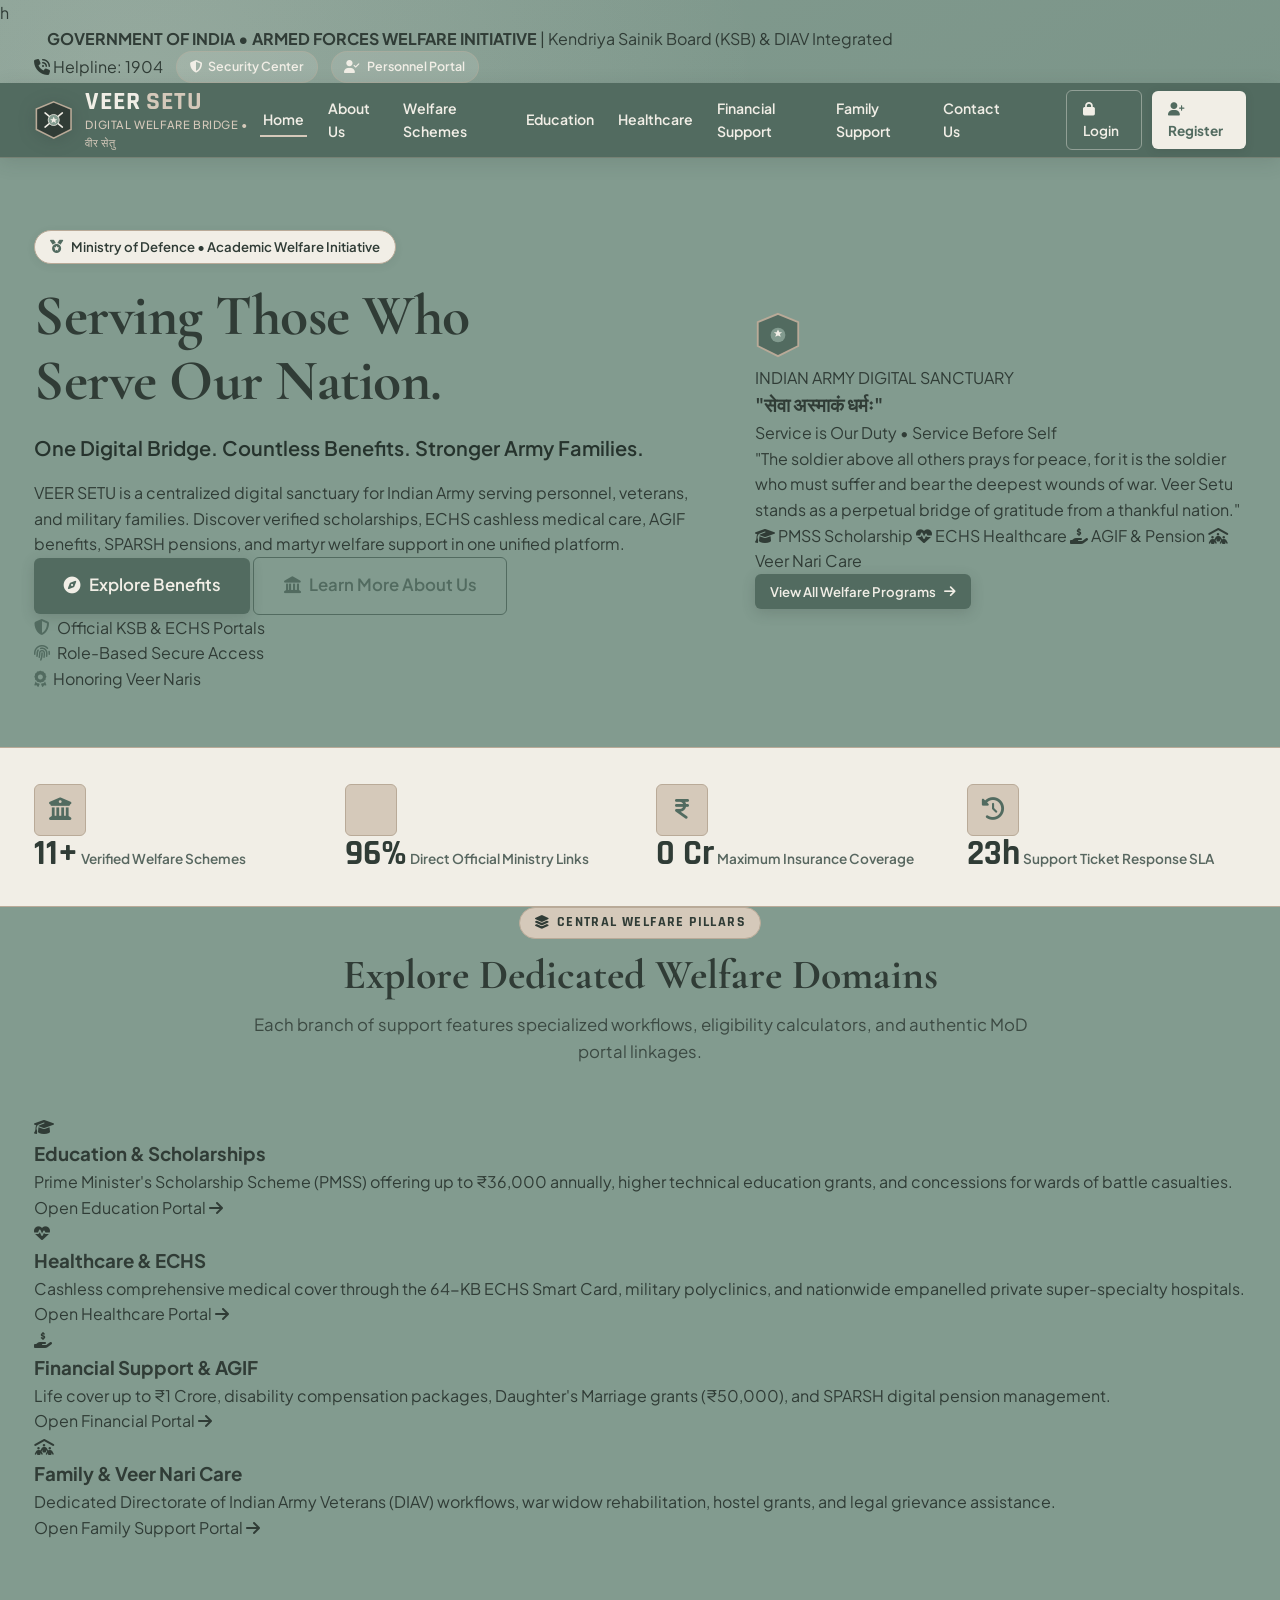
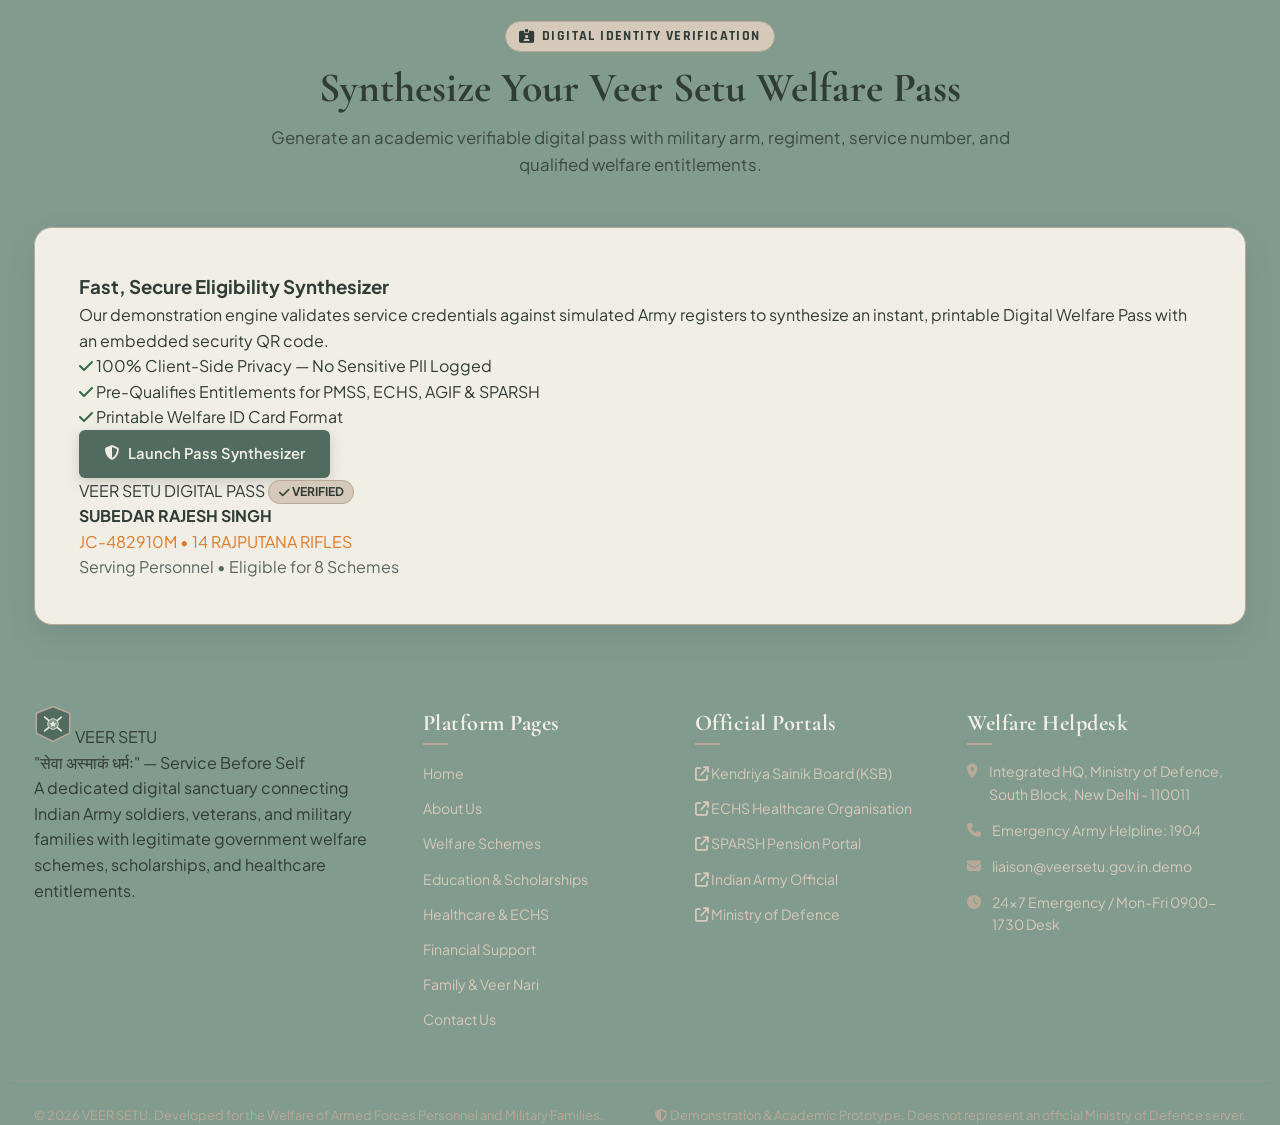
==== commit 268dd7d4: "oL{" ====
--- a/index.html
+++ b/index.html
@@ -1,4 +1,4 @@
-<!DOCTYPE html>
+<!DOCTYPE html>h
 <html lang="en">
 <head>
   <meta charset="UTF-8">
